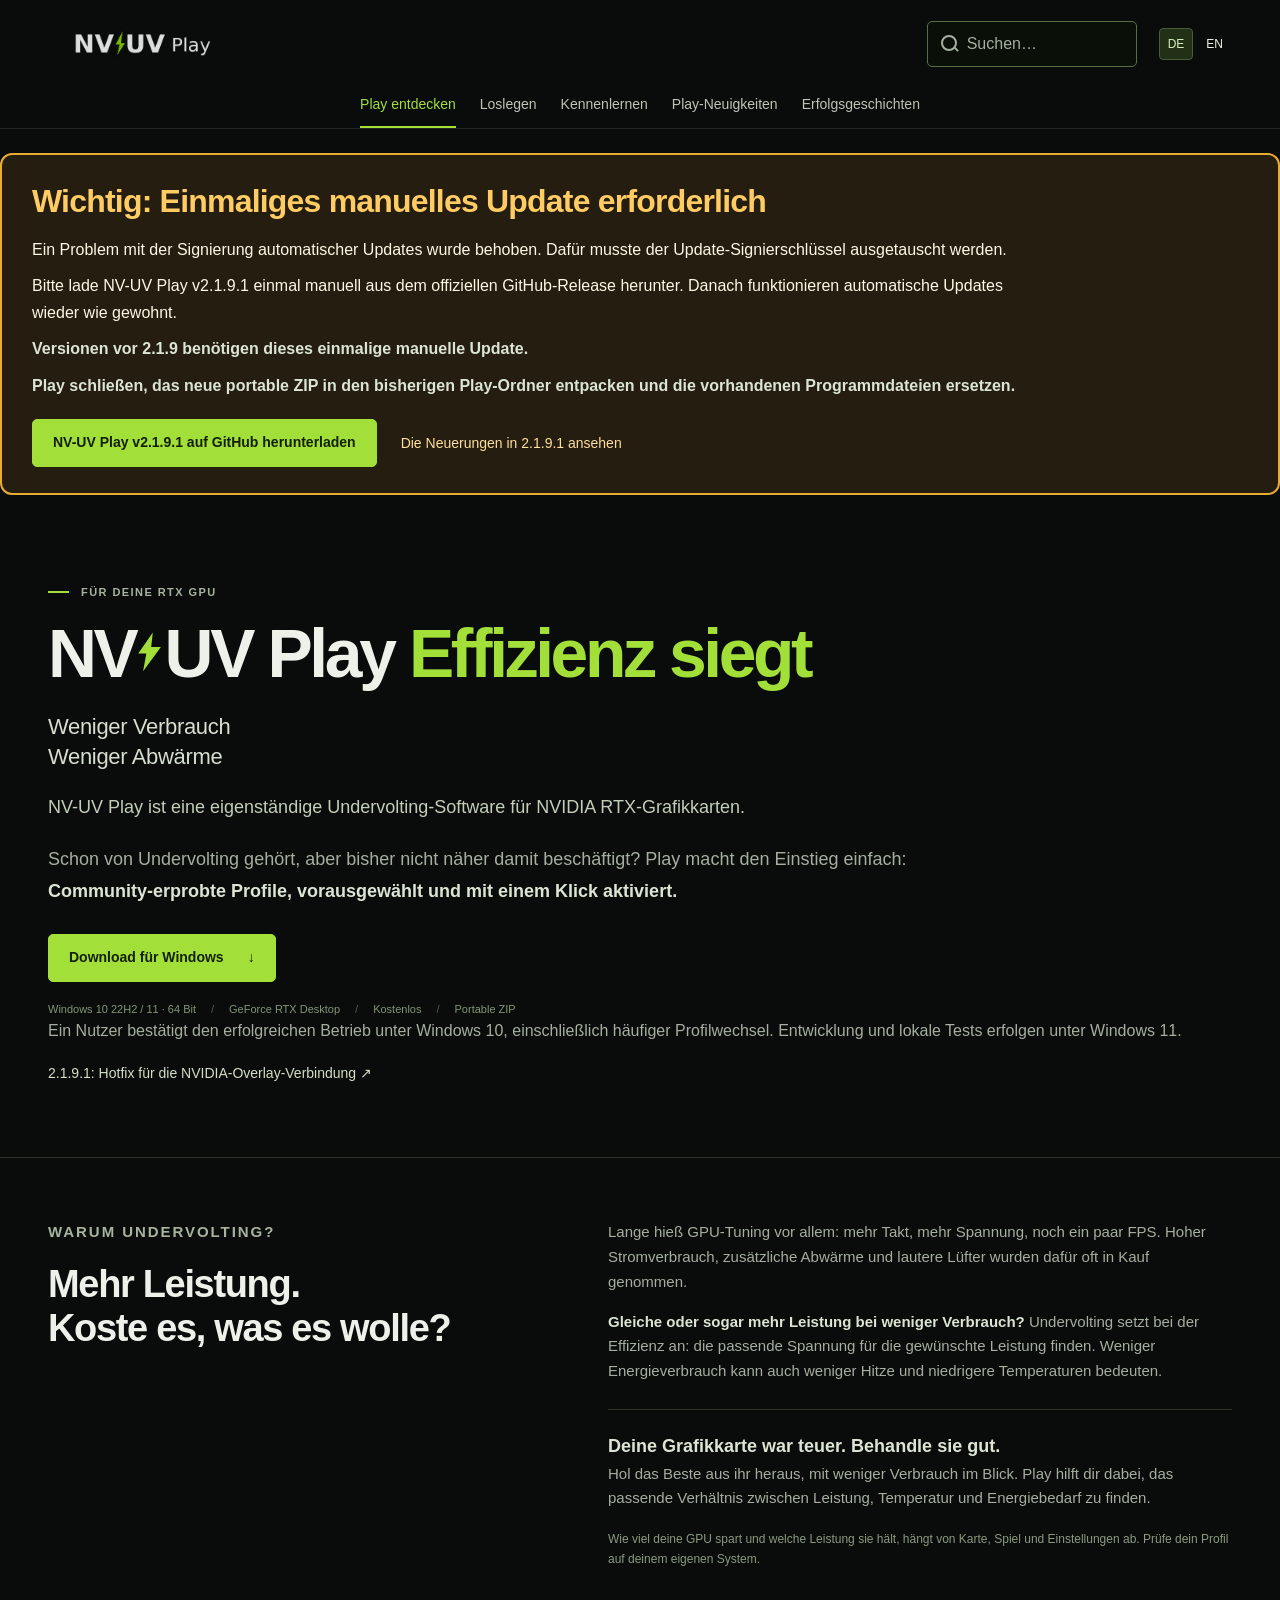
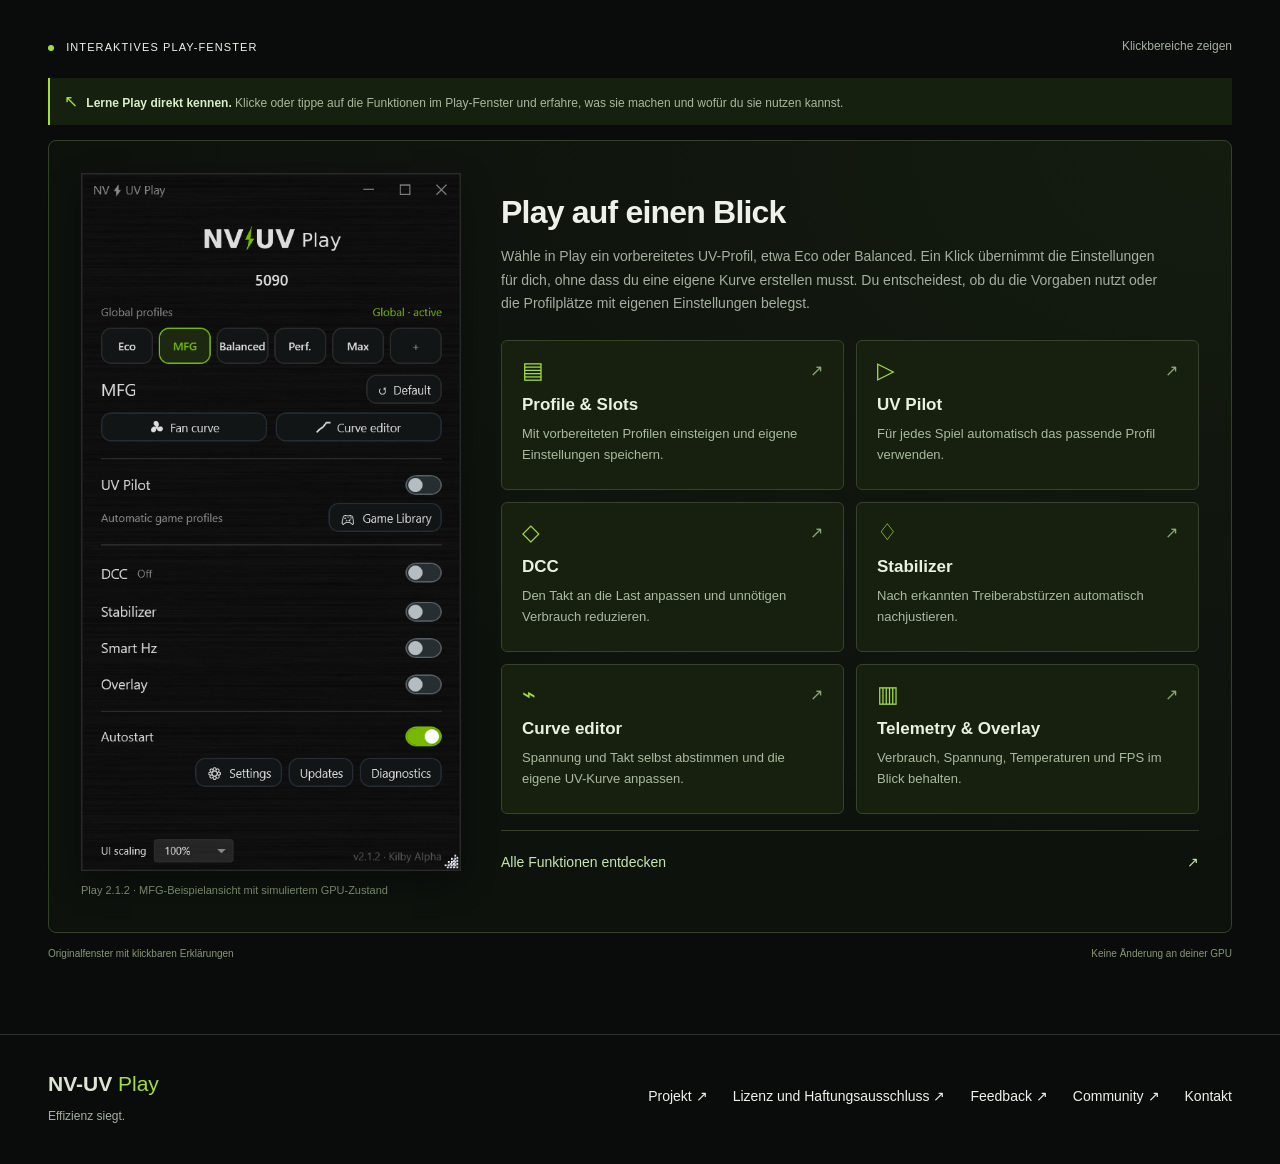
==== index.html @ a9bc8426 "Document Windows 10 22H2 compatibility and user validation" ====
<!doctype html>
<html lang="de">
<head>
  <meta charset="utf-8">
  <meta name="viewport" content="width=device-width, initial-scale=1">
  <meta name="description" content="NV-UV Play: Undervolting für deine RTX GPU. Mit Community-Profilen einsteigen und die Funktionen direkt in den Originalfenstern kennenlernen.">
  <meta name="theme-color" content="#0a0c0b">
  <title>NV-UV Play | Effizienz siegt.</title>
  <link rel="alternate" hreflang="de" href="index.html">
  <link rel="alternate" hreflang="en" href="en.html">
  <link rel="icon" type="image/png" href="assets/wordmark.png">
  <link rel="stylesheet" href="styles.css?v=20261103-hotfix-2191">
  <link rel="stylesheet" href="site-search.css?v=20261022-inline">
  <script src="guide.de.js?v=20261102-overlay-219" defer></script>
  <script src="guide-app.js?v=20261021-search" defer></script>
  <script src="site-navigation.js?v=20261102-news-219" defer></script>
  <script src="site-search.js?v=20261022-inline" defer></script>
</head>
<body data-page="home">
<a class="skip-link" href="#top">Zum Inhalt</a>
<header class="site-header wrap">
  <a class="brand" href="index.html" aria-label="NV-UV Play Startseite"><img src="assets/wordmark.png" width="188" height="56" alt="NV-UV Play"></a>
  <nav aria-label="Hauptnavigation"><a href="index.html" aria-current="page">Play entdecken</a><a href="loslegen.html">Loslegen</a><a href="funktionen.html">Kennenlernen</a><a href="neuigkeiten.html">Play-Neuigkeiten</a><a href="erfolgsgeschichten.html">Erfolgsgeschichten</a></nav>
  <div class="header-actions"><div class="language-switch" aria-label="Sprache"><span lang="de" aria-current="page">DE</span><a href="en.html" lang="en" hreflang="en" aria-label="Switch to English" data-language-switch>EN</a></div></div>
</header>
<main id="top">
  <section class="update-key-notice wrap" aria-labelledby="update-key-title">
    <h2 id="update-key-title">Wichtig: Einmaliges manuelles Update erforderlich</h2>
    <p>Ein Problem mit der Signierung automatischer Updates wurde behoben. Dafür musste der Update-Signierschlüssel ausgetauscht werden.</p>
    <p>Bitte lade NV-UV Play v2.1.9.1 einmal manuell aus dem offiziellen GitHub-Release herunter. Danach funktionieren automatische Updates wieder wie gewohnt.</p>
    <p><strong>Versionen vor 2.1.9 benötigen dieses einmalige manuelle Update.</strong></p>
    <p><strong>Play schließen, das neue portable ZIP in den bisherigen Play-Ordner entpacken und die vorhandenen Programmdateien ersetzen.</strong></p>
    <div class="update-key-actions"><a class="button primary" href="https://github.com/christianp403-spec/NV-UV-Play/releases/tag/v2.1.9.1" target="_blank" rel="noopener noreferrer">NV-UV Play v2.1.9.1 auf GitHub herunterladen</a><a class="text-link" href="neuigkeiten.html#updates-2191">Die Neuerungen in 2.1.9.1 ansehen</a></div>
  </section>
  <section class="hero wrap" aria-labelledby="hero-title">
    <div class="hero-copy">
      <p class="eyebrow"><span class="line"></span> FÜR DEINE RTX GPU</p>
      <h1 id="hero-title" aria-label="NV-UV Play, Effizienz siegt"><span class="hero-product-name">NV<svg class="brand-bolt" viewBox="0 0 18 24" aria-hidden="true" focusable="false"><path d="M11 0 2 13h5L5 24 16 9h-6Z"/></svg>UV Play</span> <span>Effizienz siegt</span></h1>
      <p class="hero-promise">Weniger Verbrauch<br> Weniger Abwärme</p>
      <p class="hero-description">NV-UV Play ist eine eigenständige Undervolting-Software für NVIDIA RTX-Grafikkarten.</p>
      <p class="intro">Schon von Undervolting gehört, aber bisher nicht näher damit beschäftigt? Play macht den Einstieg einfach: <strong>Community-erprobte Profile, vorausgewählt und mit einem Klick aktiviert.</strong></p>
      <div class="hero-actions"><a class="button primary" href="https://github.com/christianp403-spec/NV-UV-Play/releases/tag/v2.1.9.1" target="_blank" rel="noopener noreferrer">Download für Windows <span aria-hidden="true">↓</span></a></div>
      <div class="hero-meta"><span>Windows 10 22H2 / 11 · 64 Bit</span><span>GeForce RTX Desktop</span><span>Kostenlos</span><span>Portable ZIP</span></div>
      <p class="compatibility-note">Ein Nutzer bestätigt den erfolgreichen Betrieb unter Windows 10, einschließlich häufiger Profilwechsel. Entwicklung und lokale Tests erfolgen unter Windows 11.</p>
      <p class="home-update-link"><a class="text-link" href="neuigkeiten.html#updates-2191">2.1.9.1: Hotfix für die NVIDIA-Overlay-Verbindung ↗</a></p>
    </div>
  </section>
  <section class="why-section wrap" id="why" aria-labelledby="why-title">
    <div><p class="eyebrow">WARUM UNDERVOLTING?</p><h2 id="why-title">Mehr Leistung.<br> Koste es, was es wolle?</h2></div>
    <div><p>Lange hieß GPU-Tuning vor allem: mehr Takt, mehr Spannung, noch ein paar FPS. Hoher Stromverbrauch, zusätzliche Abwärme und lautere Lüfter wurden dafür oft in Kauf genommen.</p><p><strong>Gleiche oder sogar mehr Leistung bei weniger Verbrauch?</strong> Undervolting setzt bei der Effizienz an: die passende Spannung für die gewünschte Leistung finden. Weniger Energieverbrauch kann auch weniger Hitze und niedrigere Temperaturen bedeuten.</p><p class="care-copy"><strong>Deine Grafikkarte war teuer. Behandle sie gut.</strong><br>Hol das Beste aus ihr heraus, mit weniger Verbrauch im Blick. Play hilft dir dabei, das passende Verhältnis zwischen Leistung, Temperatur und Energiebedarf zu finden.</p><p class="why-note">Wie viel deine GPU spart und welche Leistung sie hält, hängt von Karte, Spiel und Einstellungen ab. Prüfe dein Profil auf deinem eigenen System.</p></div>
  </section>
  <section class="playground home-playground wrap" id="demo" aria-label="Play interaktiv kennenlernen">
      <div class="stage-caption"><span><span class="live-dot"></span> INTERAKTIVES PLAY-FENSTER</span><button class="quiet" id="show-hotspots" aria-pressed="false">Klickbereiche zeigen</button></div>
      <p class="interaction-hint" id="interaction-hint"><span aria-hidden="true">↖</span> <strong>Lerne Play direkt kennen.</strong> Klicke oder tippe auf die Funktionen im Play-Fenster und erfahre, was sie machen und wofür du sie nutzen kannst.</p>
      <div class="stage-body">
        <figure class="original-main"><div id="main-screen" class="hotspot-image" aria-describedby="interaction-hint"></div><figcaption>Play 2.1.2 · MFG-Beispielansicht mit simuliertem GPU-Zustand</figcaption></figure>
        <aside class="coach" aria-labelledby="explore-title">
          <h2 id="explore-title">Play auf einen Blick</h2>
          <p class="explore-intro">Wähle in Play ein vorbereitetes UV-Profil, etwa Eco oder Balanced. Ein Klick übernimmt die Einstellungen für dich, ohne dass du eine eigene Kurve erstellen musst. Du entscheidest, ob du die Vorgaben nutzt oder die Profilplätze mit eigenen Einstellungen belegst.</p>
          <div class="explore-grid">
            <button class="explore-card" data-open="profiles"><span class="explore-card-top"><span class="explore-icon" aria-hidden="true">▤</span><span class="explore-arrow" aria-hidden="true">↗</span></span><strong>Profile &amp; Slots</strong><span class="explore-description">Mit vorbereiteten Profilen einsteigen und eigene Einstellungen speichern.</span></button>
            <button class="explore-card" data-open="pilot"><span class="explore-card-top"><span class="explore-icon" aria-hidden="true">▷</span><span class="explore-arrow" aria-hidden="true">↗</span></span><strong>UV Pilot</strong><span class="explore-description">Für jedes Spiel automatisch das passende Profil verwenden.</span></button>
            <button class="explore-card" data-open="dcc"><span class="explore-card-top"><span class="explore-icon" aria-hidden="true">◇</span><span class="explore-arrow" aria-hidden="true">↗</span></span><strong>DCC</strong><span class="explore-description">Den Takt an die Last anpassen und unnötigen Verbrauch reduzieren.</span></button>
            <button class="explore-card" data-open="stabilizer"><span class="explore-card-top"><span class="explore-icon" aria-hidden="true">♢</span><span class="explore-arrow" aria-hidden="true">↗</span></span><strong>Stabilizer</strong><span class="explore-description">Nach erkannten Treiberabstürzen automatisch nachjustieren.</span></button>
            <button class="explore-card" data-open="curve"><span class="explore-card-top"><span class="explore-icon" aria-hidden="true">⌁</span><span class="explore-arrow" aria-hidden="true">↗</span></span><strong>Curve editor</strong><span class="explore-description">Spannung und Takt selbst abstimmen und die eigene UV-Kurve anpassen.</span></button>
            <button class="explore-card" data-open="overlay"><span class="explore-card-top"><span class="explore-icon" aria-hidden="true">▥</span><span class="explore-arrow" aria-hidden="true">↗</span></span><strong>Telemetry &amp; Overlay</strong><span class="explore-description">Verbrauch, Spannung, Temperaturen und FPS im Blick behalten.</span></button>
          </div>
          <a class="text-link explore-all" href="funktionen.html">Alle Funktionen entdecken <span aria-hidden="true">↗</span></a>
        </aside>
      </div>
      <div class="stage-foot"><span>Originalfenster mit klickbaren Erklärungen</span><span>Keine Änderung an deiner GPU</span></div>
  </section>
</main>
<footer class="site-footer wrap"><div><strong>NV-UV <span>Play</span></strong><p>Effizienz siegt.</p></div><div class="footer-links"><a href="https://github.com/christianp403-spec/NV-UV-Play" target="_blank" rel="noopener noreferrer">Projekt ↗</a><a href="https://github.com/christianp403-spec/NV-UV-Play/blob/main/LICENSE.txt" target="_blank" rel="noopener noreferrer">Lizenz und Haftungsausschluss ↗</a><a href="https://github.com/christianp403-spec/NV-UV-Play/issues" target="_blank" rel="noopener noreferrer">Feedback ↗</a><a href="https://extreme.pcgameshardware.de/threads/nv-uv-play.674754/" target="_blank" rel="noopener noreferrer">Community ↗</a><button type="button" id="open-contact" aria-haspopup="dialog" aria-controls="contact-dialog">Kontakt</button></div></footer>
<dialog id="contact-dialog" aria-labelledby="contact-title"><div class="dialog-chrome"><h2 id="contact-title">Kontakt</h2><button type="button" id="close-contact" aria-label="Kontaktfenster schließen" autofocus>×</button></div><div class="contact-body"><p>Bei NV-UV Play handelt es sich aktuell um ein privates Projekt.</p><p>by Christian Papaioannou</p><p>Zu erreichen bin ich unter der E-Mail-Adresse:<br><a href="mailto:christian.papaioannou@protonmail.com">christian.papaioannou@protonmail.com</a></p><div class="project-support"><h3>Du möchtest das Projekt unterstützen?</h3><div class="support-links"><a href="https://paypal.me/christianpapaioannou" target="_blank" rel="noopener noreferrer">PayPal ↗</a><a href="https://ko-fi.com/chrispapa" target="_blank" rel="noopener noreferrer">Ko-fi ↗</a></div></div></div></dialog>
<dialog id="feature-dialog" aria-labelledby="dialog-title"><div class="dialog-chrome"><button id="back-dialog" class="quiet" aria-label="Zur vorherigen Funktion" hidden>← Zurück</button><h2 id="dialog-title"></h2><button id="close-dialog" aria-label="Fenster schließen" autofocus>×</button></div><div id="dialog-body"></div></dialog>
<div id="control-tooltip" popover="manual" role="dialog" aria-labelledby="tooltip-title" aria-describedby="tooltip-copy"><button id="close-tooltip" aria-label="Erklärung schließen">×</button><p class="eyebrow">KURZ ERKLÄRT</p><h3 id="tooltip-title"></h3><p id="tooltip-copy"></p><button class="text-link" id="tooltip-more" hidden>Mehr zu dieser Funktion ↗</button></div>
<noscript><p class="noscript">Aktiviere JavaScript für die klickbaren Originalfenster und Funktionskategorien. Texte und Download-Links funktionieren auch ohne JavaScript.</p></noscript>
</body>
</html>
---- styles.css ----
@charset "UTF-8";
:root{color-scheme:dark;--bg:#0a0c0b;--panel:#101510;--line:#2b332b;--text:#edf1e9;--muted:#a5afa0;--accent:#a2df39;--font:"Segoe UI Variable","Segoe UI",Arial,sans-serif}
*{box-sizing:border-box}html{scroll-behavior:smooth;scroll-padding-top:30px}body{margin:0;background:var(--bg);color:var(--text);font-family:var(--font);font-size:16px;line-height:1.65}body.modal-open{overflow:hidden}button,input,select{font:inherit}button,a{-webkit-tap-highlight-color:transparent}button{cursor:pointer;color:inherit}a{color:inherit;text-decoration:none}button:disabled{cursor:default;opacity:.5}:focus-visible{outline:2px solid var(--accent);outline-offset:4px}[hidden]{display:none!important}p,h1,h2,h3{margin-top:0}h1,h2,h3{line-height:1.15}p{color:var(--muted)}strong{font-weight:550;color:#dce5d4}.wrap{max-width:1480px;margin:auto;padding-left:48px;padding-right:48px}.site-header{height:100px;display:flex;align-items:center;justify-content:space-between;border-bottom:1px solid #232923;gap:24px}.brand img{object-fit:contain;display:block}.site-header nav{display:flex;gap:32px;font-size:14px;color:#bdc5b7}.site-header nav a:hover,.footer-links a:hover{color:var(--accent)}.button{display:inline-flex;align-items:center;justify-content:center;gap:24px;border:1px solid #424c3e;background:transparent;padding:13px 20px;border-radius:5px;font-size:14px;font-weight:600;line-height:1.4;transition:background .18s}.button:hover{background:#26321e}.primary{background:var(--accent);border-color:var(--accent);color:#132006}.primary:hover{background:#b5ee55}.small{padding:10px 17px}.text-link{border:0;background:transparent;padding:0;font-size:14px;color:#d2dec6;text-align:left;line-height:1.6}.text-link:hover{color:var(--accent)}.text-link span{margin-left:10px}.eyebrow{font-size:11px;font-weight:600;letter-spacing:.13em;color:#a7b39e;margin-bottom:18px}.line{width:21px;height:2px;background:var(--accent);display:inline-block}.hero{display:grid;grid-template-columns:minmax(300px,.77fr) minmax(0,1.23fr);gap:48px;padding-top:64px;padding-bottom:72px;align-items:center}.hero-copy>.eyebrow{display:flex;align-items:center;gap:12px}h1{font-size:clamp(3.2rem,5.2vw,5rem);letter-spacing:-.05em;font-weight:650;margin-bottom:23px;line-height:1.04}h1 span{color:var(--accent)}.hero-promise{font-size:22px;line-height:1.35;letter-spacing:-.015em;color:#d5decf;margin-bottom:20px}.intro{max-width:430px;font-size:16px;line-height:1.75;margin-bottom:27px}.hero-actions{display:flex;align-items:flex-start;flex-direction:column;gap:18px}.hero-note{font-size:13px;max-width:350px;margin:28px 0 0;color:#98a58d}.hero-meta{display:flex;flex-wrap:wrap;gap:6px 15px;margin-top:26px;color:#839677;font-size:11px}.hero-meta span+span:before{content:"/";margin-right:15px;color:#4e5c45}.playground{min-width:0;scroll-margin-top:25px}.stage-caption{display:flex;justify-content:space-between;align-items:center;font-size:11px;letter-spacing:.1em;gap:15px;padding-bottom:16px}.live-dot{display:inline-block;width:6px;height:6px;border-radius:50%;background:var(--accent);margin-right:8px}.quiet{padding:5px 0;border:0;background:transparent;color:var(--muted);font-size:12px}.quiet:hover,.quiet[aria-pressed=true]{color:var(--accent)}.stage-body{display:grid;grid-template-columns:minmax(230px,355px) minmax(145px,1fr);gap:24px;align-items:center;padding:25px;background-image:linear-gradient(#82936c0b 1px,transparent 1px),linear-gradient(90deg,#82936c0b 1px,transparent 1px);background-size:28px 28px;border:1px solid #293322;border-radius:8px}.original-main{margin:0;min-width:0;max-width:355px}.original-main figcaption{font-size:11px;color:#839577;margin:10px 0 0}.hotspot-image{position:relative;line-height:0;isolation:isolate}.hotspot-image>img{display:block;width:100%;height:auto}.image-hotspot{position:absolute;background:transparent;border:2px solid transparent;border-radius:5px;padding:0;line-height:1;z-index:1}.image-hotspot:hover,.image-hotspot:focus-visible,.image-hotspot[aria-expanded=true]{background:#a2df3915;border-color:var(--accent);outline:0;box-shadow:0 0 0 2px #0007}.show-hotspots .image-hotspot{border-color:#a2df3988;background:#a2df3907}.image-hotspot.feature-highlight{border:1px dashed #a2df3999}.coach h2{font-size:24px;letter-spacing:-.025em;font-weight:550;line-height:1.22;margin-bottom:18px}.coach p:not(.eyebrow){font-size:13px;line-height:1.7}.coach .eyebrow{font-size:9px;margin-bottom:18px}.coach-tip{border-left:2px solid #637a44;padding-left:12px;font-size:12px;color:#a4b298;margin:24px 0}.coach .text-link{font-size:12px}.stage-foot{display:flex;justify-content:space-between;flex-wrap:wrap;gap:6px 15px;padding-top:13px;color:#869879;font-size:10px}.why-section{display:grid;grid-template-columns:1fr 1.3fr;gap:80px;border-top:1px solid var(--line);padding-top:62px;padding-bottom:62px}.why-section h2{font-size:38px;letter-spacing:-.035em;font-weight:550}.why-section p{font-size:15px}.why-section .why-note{font-size:12px;margin-bottom:0;color:#8b9a80}.care-copy{padding:22px 0 4px;border-top:1px solid var(--line);margin-top:25px}.care-copy strong{font-size:18px}.scenarios{border-top:1px solid var(--line);padding-top:55px;padding-bottom:55px}.section-heading{display:flex;justify-content:space-between;align-items:flex-end;gap:30px;margin-bottom:30px}.section-heading h2{font-size:32px;letter-spacing:-.035em;font-weight:550;margin:0}.section-heading>p{font-size:14px;margin:0;max-width:330px}.section-heading .eyebrow{margin-bottom:14px}.scenario-grid{display:grid;grid-template-columns:1fr 1fr;border:1px solid var(--line)}.scenario-card{padding:34px 36px;display:flex;flex-direction:column;background:linear-gradient(130deg,#17200f5c,transparent 80%)}.scenario-card+.scenario-card{border-left:1px solid var(--line)}.feature-label{font:11px ui-monospace,Consolas,monospace;letter-spacing:.1em;color:var(--accent);margin-bottom:23px}.scenario-card h3{font-size:26px;line-height:1.25;font-weight:550;letter-spacing:-.025em;margin-bottom:21px}.scenario-card p{font-size:14px;line-height:1.8;max-width:560px}.scenario-card .text-link{margin-top:auto;padding-top:12px}.section-note{font-size:12px;margin:17px 0 0;max-width:850px;color:#87967c}.guide-section{border-top:1px solid var(--line);padding-top:55px;padding-bottom:70px}.category-tabs{display:flex;flex-wrap:wrap;gap:8px;border-bottom:1px solid var(--line);padding-bottom:15px}.category-tabs button{border:1px solid #34432a;border-radius:5px;padding:10px 18px;background:transparent;color:#aab79e;font-size:14px;min-height:44px}.category-tabs button[aria-selected=true]{background:#27371b;color:#dcf7bf;border-color:#657d48}.category-tabs button:hover{background:#1c2715}.category-description{font-size:14px;margin:22px 0 20px}.feature-grid{display:grid;grid-template-columns:repeat(3,minmax(0,1fr));border-top:1px solid var(--line);border-left:1px solid var(--line)}.feature-grid.four{grid-template-columns:repeat(4,minmax(0,1fr))}.feature-card{display:flex;flex-direction:column;background:transparent;border:0;border-right:1px solid var(--line);border-bottom:1px solid var(--line);text-align:left;padding:25px;min-height:200px}.feature-card:hover{background:#172011}.card-icon{font-size:24px;color:var(--accent);line-height:1;margin-bottom:23px}.feature-card h3{font-size:18px;font-weight:550;margin:0 0 13px;display:flex;justify-content:space-between;gap:12px}.feature-card h3 span{color:#80956e;font-size:16px}.feature-card p{font-size:14px;line-height:1.65;margin:0}.start-section{border-top:1px solid var(--line);padding-top:55px;padding-bottom:60px}.install-steps{display:grid;grid-template-columns:repeat(3,1fr);gap:35px;margin:42px 0}.install-steps article{padding-left:45px;position:relative}.install-steps article>span{position:absolute;left:0;top:0;font:14px ui-monospace,Consolas,monospace;color:var(--accent)}.install-steps h3{font-size:18px;font-weight:550}.install-steps p{font-size:14px;margin-bottom:0}code{font-size:.9em;color:#c9d7bc}.requirements{border:1px solid var(--line);border-radius:6px;padding:26px 30px;background:#11160f}.requirements h3{font-size:18px}.requirements p{font-size:14px;max-width:1050px}.requirements details{border-top:1px solid var(--line);padding-top:14px;margin-top:14px}.requirements summary{font-size:14px;cursor:pointer}.requirements details p{margin:14px 0 0}.site-footer{display:flex;justify-content:space-between;align-items:center;gap:30px;padding-top:32px;padding-bottom:38px;border-top:1px solid var(--line)}.site-footer strong{font-size:21px}.site-footer strong span{color:var(--accent);font-weight:400}.site-footer p{font-size:12px;margin:5px 0 0}.footer-links{display:flex;gap:25px;font-size:14px}.footer-note{text-align:right}.skip-link{position:fixed;top:-80px;left:20px;background:var(--accent);color:#000;padding:10px 20px;z-index:100}.skip-link:focus{top:10px}.noscript{padding:25px;text-align:center;color:#d3d6a7}
/* The guide adds click targets to original images; it never redraws Play. */
dialog{width:min(1240px,calc(100% - 40px));max-height:calc(100dvh - 40px);padding:0;background:#0d110d;color:var(--text);border:1px solid #45543a;border-radius:8px;box-shadow:0 30px 120px #000b;overscroll-behavior:contain}dialog::backdrop{background:#020502cf;backdrop-filter:blur(6px)}.dialog-chrome{display:flex;align-items:center;gap:18px;padding:12px 24px;border-bottom:1px solid var(--line);background:#151b12;position:sticky;top:0;z-index:5}.dialog-chrome h2{font-size:16px;font-weight:550;line-height:1.4;margin:0;flex:1}.dialog-chrome>button:last-child{font-size:27px;background:transparent;border:0;width:34px;height:34px;padding:0;color:#b8c4af;line-height:1}.dialog-chrome>button:last-child:hover{color:white;background:#3a452f}.dialog-chrome .quiet{flex-shrink:0}#dialog-body{padding:28px}.feature-intro{margin-bottom:25px}.feature-intro .eyebrow{margin-bottom:8px}.feature-intro>p:last-child{margin:0;font-size:15px;max-width:900px}.feature-layout{display:grid;grid-template-columns:minmax(0,1fr) 305px;gap:32px;align-items:start}.original-screen{margin:0 auto;max-width:850px;width:100%;min-width:0}.original-screen.portrait{max-width:430px}.original-screen.main{max-width:355px}.original-screen figcaption{font-size:11px;line-height:1.5;color:#8b9c80;margin-top:12px}.image-instruction{font-size:12px;margin:0 0 12px;color:#adbf9f;display:flex;justify-content:space-between;gap:12px}.image-instruction button{font-size:12px}.feature-summary{position:sticky;top:85px}.feature-summary h3{font-size:15px;font-weight:550;color:#d5e7c6;margin:0 0 10px}.feature-summary p{font-size:14px;line-height:1.75;margin:0 0 24px}.feature-summary .notice{font-size:12px;padding:16px;border:1px solid #35442b;border-radius:5px;background:#172010;line-height:1.7}.related-features{display:flex;flex-wrap:wrap;gap:8px;margin-top:20px}.related-features button{padding:7px 10px;font-size:12px;border:1px solid #35482b;background:#182112;border-radius:4px}.related-features button:hover{border-color:#7c9c57}.function-reference{border-top:1px solid var(--line);padding-top:25px;margin-top:30px}.function-reference h3{font-size:21px;font-weight:550;letter-spacing:-.02em}.control-explanations{display:grid;grid-template-columns:1fr 1fr;gap:0 28px;align-items:start}.control-explanations details{border-bottom:1px solid var(--line);padding:14px 0}.control-explanations summary{font-size:14px;cursor:pointer;color:#d3ddca}.control-explanations details p{font-size:14px;line-height:1.7;margin:12px 0 0}.scenario-inline{border-left:2px solid #7ea73f;padding:0 0 0 17px;margin:20px 0 25px;max-width:940px}.scenario-inline h3{font-size:19px;font-weight:550;margin:0 0 12px}.scenario-inline p{font-size:14px;margin:0}.screen-note{padding:14px 17px;border:1px solid var(--line);font-size:12px;line-height:1.6;margin-top:16px;background:#12190f}.screen-note strong{display:block;margin-bottom:4px}
/* Click-open explanations stay in the top layer, including inside the window dialog. */
#control-tooltip{position:fixed;inset:auto;margin:0;width:min(360px,calc(100vw - 24px));max-height:calc(100dvh - 24px);overflow:auto;background:#1a2314;color:var(--text);border:1px solid #79964f;border-radius:7px;padding:22px;box-shadow:0 16px 65px #000b;font:14px/1.65 var(--font)}#control-tooltip::backdrop{background:transparent;pointer-events:none}#control-tooltip .eyebrow{font-size:9px;color:#b4d091;margin:0 30px 9px 0}#tooltip-title{font-size:19px;line-height:1.25;font-weight:550;margin:0 20px 12px 0}#tooltip-copy{font-size:14px;color:#c3d0b8;margin:0}#close-tooltip{position:absolute;right:8px;top:7px;background:transparent;border:0;color:#b9c8ac;font-size:24px;width:32px;height:32px;line-height:1}#close-tooltip:hover{background:#334324;color:white}#tooltip-more{margin-top:18px;color:#ccecac}#control-tooltip:popover-open{display:block}
@media(min-width:1600px){.hero{padding-top:85px;padding-bottom:85px}}
@media(max-width:1200px){.wrap{padding-left:32px;padding-right:32px}.hero{gap:32px;grid-template-columns:minmax(280px,.85fr) minmax(0,1.15fr)}.stage-body{grid-template-columns:minmax(215px,1fr);padding:22px;gap:23px}.original-main{max-width:305px;margin:auto}.coach{border-top:1px solid var(--line);padding-top:20px;display:grid;grid-template-columns:1fr 1fr;gap:0 20px}.coach .eyebrow{grid-column:1/-1;margin-bottom:9px}.coach h2{font-size:22px}.coach p:not(.eyebrow){margin-bottom:0}.coach-tip{display:none}.coach .text-link{grid-column:2;margin-top:12px}.why-section{gap:45px}.feature-grid.four{grid-template-columns:repeat(2,minmax(0,1fr))}.feature-layout{grid-template-columns:minmax(0,1fr) 280px;gap:24px}.stage-foot{font-size:9px}.scenario-card{padding:29px}}
@media(max-width:900px){.hero{grid-template-columns:1fr;gap:40px;padding-top:42px}.hero-copy{max-width:670px}.intro{max-width:590px}.hero h1{font-size:64px}.hero h1 span br{display:none}.hero-promise br{display:none}.hero-promise br:after{content:' '}.hero-actions{flex-direction:row;align-items:center;flex-wrap:wrap;gap:24px}.hero-note{max-width:480px}.stage-body{grid-template-columns:minmax(230px,355px) minmax(160px,1fr);padding:25px;gap:30px}.original-main{max-width:355px}.coach{display:block;border:0;padding:0}.coach .eyebrow{margin-bottom:20px}.coach-tip{display:block}.coach h2{font-size:27px}.coach p:not(.eyebrow){font-size:15px}.stage-foot{font-size:11px}.why-section{gap:25px;grid-template-columns:1fr}.why-section h2{font-size:33px}.why-section h2 br{display:none}.scenario-card h3{font-size:23px}.section-heading{align-items:flex-start;flex-direction:column;gap:18px}.section-heading h2{font-size:29px}.feature-layout{grid-template-columns:minmax(0,1fr) 245px;gap:22px}.feature-grid{grid-template-columns:repeat(2,minmax(0,1fr))}.install-steps{gap:25px}.install-steps article{padding-left:34px}.footer-links{gap:16px}.site-footer{flex-wrap:wrap}.footer-note{text-align:left}.category-tabs button{padding:10px 14px}.feature-card{min-height:190px}.scenario-grid{grid-template-columns:1fr}.scenario-card+.scenario-card{border-left:0;border-top:1px solid var(--line)}}
@media(max-width:680px){.wrap{padding-left:22px;padding-right:22px}.site-header{height:80px;gap:12px}.brand img{width:145px;height:auto}.site-header nav{display:none}.small{padding:9px 13px;font-size:12px}.hero{padding-top:36px;padding-bottom:45px}.hero h1{font-size:52px;line-height:1.07}.hero-promise{font-size:22px}.hero-promise br{display:block}.intro{font-size:15px}.hero-actions{gap:20px}.hero-meta{font-size:10px;gap:6px 12px}.hero-meta span+span:before{margin-right:12px}.stage-caption{font-size:10px;letter-spacing:.06em}.quiet{font-size:11px}.stage-body{grid-template-columns:1fr;padding:18px;gap:22px}.original-main{max-width:355px;width:100%}.coach{padding:20px 0 0;border-top:1px solid var(--line)}.coach h2{font-size:24px;margin-bottom:12px}.coach h2 br{display:none}.coach .eyebrow{margin-bottom:12px}.coach p:not(.eyebrow){font-size:14px}.coach-tip{margin:18px 0}.stage-foot{font-size:10px}.why-section,.scenarios,.guide-section,.start-section{padding-top:38px;padding-bottom:38px}.why-section h2{font-size:29px}.scenario-card{padding:25px 23px}.scenario-card h3{font-size:23px}.scenario-card p{font-size:14px}.section-heading h2{font-size:27px}.category-tabs{gap:8px;display:grid;grid-template-columns:1fr 1fr}.category-tabs button{font-size:12px;padding:10px 9px}.category-description{min-height:46px;font-size:13px}.feature-grid,.feature-grid.four{grid-template-columns:1fr}.feature-card{padding:23px;min-height:0}.card-icon{font-size:21px;margin-bottom:18px}.feature-card h3{font-size:18px}.install-steps{grid-template-columns:1fr;gap:25px;margin:30px 0}.install-steps article{padding-left:42px}.requirements{padding:23px}.site-footer{gap:22px}.footer-links{flex-wrap:wrap}dialog{width:calc(100% - 16px);max-height:calc(100dvh - 16px)}.dialog-chrome{padding:10px 14px;gap:12px}.dialog-chrome h2{font-size:14px}.dialog-chrome .quiet{font-size:11px}#dialog-body{padding:20px 16px}.feature-layout{grid-template-columns:1fr;gap:26px}.feature-summary{position:static}.original-screen.portrait{max-width:385px}.original-screen.main{max-width:355px}.feature-summary h3{font-size:16px}.feature-summary p{margin-bottom:21px}.control-explanations{grid-template-columns:1fr}.image-instruction{font-size:11px}.image-instruction button{font-size:11px}.feature-intro>p:last-child{font-size:14px}.scenario-inline h3{font-size:18px}.scenario-inline p{font-size:13px}#control-tooltip{padding:20px}.function-reference{margin-top:25px}.hotspot-image.wide{min-width:610px}.image-scroll{overflow-x:auto;padding:2px 0 9px}.image-scroll:focus-visible{outline-offset:1px}}
@media(prefers-reduced-motion:reduce){html{scroll-behavior:auto}*,*:before,*:after{transition:none!important;animation:none!important}}
.original-screen.dcc{max-width:760px}.hero-promise br::after{content:" "}
@media(max-width:680px){.hotspot-image.dcc{min-width:610px}.image-scroll{max-width:100%}.original-screen.dcc{overflow:hidden}}
.feature-layout>div{min-width:0}.scroll-hint{display:none}
@media(max-width:680px){.feature-layout{grid-template-columns:minmax(0,1fr)}.scroll-hint{display:block;font-size:11px;color:#9eaf90;margin:0 0 8px}.image-scroll{border:1px solid #293322;border-radius:3px}}
/* A familiar forum question introduces the community workflow before DCC and Stabilizer. */
.community-scenario{grid-column:1/-1;display:grid;grid-template-columns:minmax(0,.9fr) minmax(0,1.1fr);gap:50px;border-bottom:1px solid var(--line)}.community-scenario .feature-label{display:block}.community-scenario+.scenario-card{border-left:0}.community-scenario h3{font-size:29px}.forum-questions{list-style:none;margin:20px 0 0;padding:0}.forum-questions li{position:relative;padding:0 0 14px 21px;font-size:14px;line-height:1.65;color:#d1dcc7}.forum-questions li:before{content:'?';position:absolute;left:0;top:0;color:var(--accent);font-family:ui-monospace,Consolas,monospace}.community-answer{padding-top:34px}.community-scenario p{max-width:none}.community-steps{display:grid;grid-template-columns:repeat(3,minmax(0,1fr));list-style:none;margin:23px 0;padding:18px 0;border-top:1px solid var(--line);border-bottom:1px solid var(--line);gap:18px}.community-steps li{font-size:12px;color:#d0dcc5;line-height:1.6}.community-steps span{display:block;color:var(--accent);font:11px ui-monospace,Consolas,monospace;margin-bottom:8px}.community-scenario .community-note{font-size:12px;color:#8fa180;line-height:1.7;margin-bottom:18px}.community-answer .text-link{padding-top:0}
@media(max-width:900px){.community-scenario{grid-template-columns:1fr;gap:12px;border-bottom:0}.community-answer{padding-top:0}.community-scenario h3{font-size:26px}.forum-questions{margin-bottom:3px}}
@media(max-width:680px){.community-scenario h3{font-size:23px}.community-steps{grid-template-columns:1fr;gap:12px;padding:17px 0}.community-steps li{display:flex;gap:12px;align-items:center}.community-steps span{margin:0}}
.scenario-grid>.scenario-card:nth-child(even){border-left:0}.scenario-grid>.scenario-card:nth-child(n+4){border-top:1px solid var(--line)}.scenario-links{display:flex;flex-wrap:wrap;gap:12px 22px;margin-top:auto;padding-top:14px}.scenario-card .scenario-links .text-link{margin:0;padding:0;font-size:13px}
.telemetry-metrics{margin:0 0 22px;border-top:1px solid var(--line)}
.telemetry-metrics>div{padding:11px 0;border-bottom:1px solid var(--line)}
.telemetry-metrics dt{color:#dce5d4;font-size:13px;font-weight:600}
.telemetry-metrics dd{margin:3px 0 0;color:var(--muted);font-size:13px;line-height:1.65}
/* Questions follow the reader from getting started to advanced tuning. */
.scenario-group+.scenario-group{margin-top:38px}
.scenario-group-title{font-size:19px;line-height:1.35;font-weight:550;color:#bdcdae;margin:0 0 17px}
.scenario-group .scenario-grid{grid-template-columns:minmax(0,1fr)}
.scenario-group .scenario-card{display:grid;grid-template-columns:minmax(0,.9fr) minmax(0,1.1fr);gap:50px;border:0}
.scenario-group .scenario-card+.scenario-card{border-left:0;border-top:1px solid var(--line)}
.scenario-question .feature-label{display:block}
.scenario-question h4{font-size:26px;line-height:1.25;letter-spacing:-.025em;font-weight:550;margin:0 0 21px}
.scenario-question .forum-questions{margin-bottom:0}
.scenario-answer{min-width:0}
.scenario-answer p{max-width:none}
.scenario-answer>.text-link{margin-top:0;padding-top:10px}
.scenario-answer .community-note{font-size:12px;color:#8fa180;line-height:1.7}
@media(max-width:900px){.scenario-group .scenario-card{grid-template-columns:minmax(0,1fr);gap:10px}.scenario-question h4{font-size:24px;margin-bottom:10px}}
@media(max-width:680px){.scenario-group+.scenario-group{margin-top:28px}.scenario-group-title{font-size:18px}.scenario-question h4{font-size:23px}}
.header-actions{display:flex;align-items:center;gap:22px}
.language-switch{display:flex;align-items:center;gap:4px;font-size:12px;line-height:1;white-space:nowrap}
.language-switch a,.language-switch span{padding:9px 8px;border:1px solid transparent;border-radius:4px}
.language-switch [aria-current="page"]{color:#d4edbd;background:#233018;border-color:#485c35}
.language-switch a:hover{color:var(--accent)}
@media(max-width:680px){.header-actions{gap:8px}.language-switch{font-size:11px}.language-switch a,.language-switch span{padding:8px 5px}}

/* Separate pages share navigation and retain the original interactive captures. */
.site-footer{flex-wrap:wrap}
.footer-links{align-items:center}
.footer-links button{border:0;background:transparent;padding:0;min-height:44px;font:inherit;color:inherit}
.footer-links button:hover{color:var(--accent)}
body.contact-open{overflow:hidden}
#contact-dialog{width:min(520px,calc(100% - 32px));max-height:calc(100dvh - 32px)}
#contact-dialog .dialog-chrome>button{width:44px;height:44px}
.contact-body{padding:24px}
.contact-body p{font-size:14px;line-height:1.7;margin:0 0 16px}
.contact-body a{overflow-wrap:anywhere;text-decoration:underline;text-underline-offset:3px}
.contact-body a:hover{color:var(--accent)}
.project-support{border-top:1px solid var(--line);padding-top:20px;margin-top:24px}
.project-support h3{font-size:16px;font-weight:550;line-height:1.5;margin:0 0 4px}
.support-links{display:flex;flex-wrap:wrap;gap:6px 22px;font-size:14px}
.support-links a{display:inline-flex;align-items:center;min-height:44px;text-decoration:underline;text-underline-offset:3px}
.support-links a:hover{color:var(--accent)}
.site-header nav a{min-height:44px;display:flex;align-items:center;border-bottom:2px solid transparent}
.site-header nav a[aria-current="page"]{color:var(--accent);border-color:var(--accent)}
.section-nav{display:flex;flex-wrap:wrap;gap:8px 26px;padding-top:26px;font-size:13px}
.section-nav a{min-height:44px;display:flex;align-items:center;color:var(--muted)}
.section-nav a:hover{color:var(--accent)}
body[data-page="features"] .guide-section,body[data-page="start"] .start-section{border-top:0}
.section-heading h1{font-size:clamp(2rem,4vw,3.4rem);font-weight:550;letter-spacing:-.035em;line-height:1.12;margin:0;max-width:800px}
.interaction-hint{font-size:12px;line-height:1.6;color:#a9b89d;margin:0 0 15px;padding:10px 14px;border-left:2px solid var(--accent);background:#15200e}
.interaction-hint>span{color:var(--accent);font-size:17px;margin-right:5px}
.interaction-hint strong{color:#d8edc8}
@media(max-width:680px){
  .site-header{height:auto;display:flex;flex-wrap:wrap;padding-top:15px;padding-bottom:0;gap:10px}
  .site-header .brand img{width:128px}
  .header-actions{margin-left:auto;gap:8px}
  .site-header nav{order:3;display:grid;grid-template-columns:repeat(3,minmax(0,1fr));flex-basis:100%;gap:0;font-size:13px}
  .site-header nav a{justify-content:center;text-align:center;min-height:48px}
  .language-switch a,.language-switch span{display:flex;align-items:center;min-height:44px}
  .header-actions .button{min-height:44px}
  .hero h1{font-size:clamp(2.55rem,11.5vw,3.25rem)}
  .stage-caption{align-items:flex-start;flex-direction:column;gap:4px;padding-bottom:7px}
  .stage-caption .quiet{min-height:44px;font-size:12px}
  .interaction-hint{font-size:13px;margin-bottom:16px}
  .interaction-hint strong{display:inline}
  .stage-body{padding:12px}
  .stage-foot{font-size:11px}
  .section-nav{gap:4px 20px;padding-top:18px}
  .section-heading h1{font-size:32px}
  .category-tabs button{min-height:48px}
  .scenario-links .text-link,.coach .text-link{min-height:44px;display:inline-flex;align-items:center}
  #close-tooltip,.dialog-chrome>button:last-child{width:44px;height:44px}
  #control-tooltip .eyebrow,#tooltip-title{padding-right:16px}
  .requirements summary{min-height:44px;padding-bottom:8px}
  .why-section h2{font-size:30px}
  .community-steps{gap:12px}
}
@media(max-width:360px){
  .wrap{padding-left:16px;padding-right:16px}
  .site-header .brand img{width:105px}
  .header-actions{gap:4px}.header-actions .button{padding:9px;gap:7px}
  .language-switch a,.language-switch span{padding-left:4px;padding-right:4px}
}

/* Full-width introduction with Windows download and the original window below. */
body[data-page="home"] .hero{grid-template-columns:minmax(0,1fr);gap:48px;align-items:start}
.home-playground{padding-bottom:72px}
@media(max-width:680px){.home-playground{padding-bottom:45px}}
body[data-page="home"] .hero-copy{max-width:none}
body[data-page="home"] .hero h1{font-size:clamp(2.6rem,5.3vw,4.75rem);max-width:none;text-wrap:balance}
body[data-page="home"] .hero h1 span{display:inline-block}
body[data-page="home"] .intro{max-width:920px;font-size:18px}
body[data-page="home"] .hero-actions{flex-direction:row;align-items:center;flex-wrap:wrap;gap:18px 28px}
body[data-page="home"] .hero-note{max-width:900px;margin-top:22px}
body[data-page="home"] .hero-meta{margin-top:18px}
body[data-page="home"] .stage-body{grid-template-columns:minmax(0,420px) minmax(0,1fr);gap:clamp(28px,5vw,80px);padding:36px}
body[data-page="home"] .original-main{max-width:420px;width:100%;margin:0}
body[data-page="home"] .coach{display:block;border:0;padding:0;max-width:520px}
body[data-page="home"] .coach h2{font-size:32px}
body[data-page="home"] .coach p:not(.eyebrow){font-size:16px}
body[data-page="home"] .coach-tip{display:block;font-size:14px}
body[data-page="home"] .coach .text-link{font-size:14px}
@media(max-width:800px){
  body[data-page="home"] .stage-body{grid-template-columns:minmax(0,355px) minmax(0,1fr);gap:25px;padding:24px}
  body[data-page="home"] .coach h2{font-size:25px}
  body[data-page="home"] .coach p:not(.eyebrow){font-size:14px}
}
@media(max-width:680px){
  body[data-page="home"] .hero{gap:32px}
  body[data-page="home"] .hero h1{font-size:clamp(2.45rem,10.8vw,3.25rem)}
  body[data-page="home"] .intro{font-size:15px}
  body[data-page="home"] .stage-body{grid-template-columns:minmax(0,1fr);padding:12px;gap:22px}
  body[data-page="home"] .original-main{max-width:355px;margin:auto}
  body[data-page="home"] .coach{padding:20px 6px 8px;border-top:1px solid var(--line)}
}

.hero-description{max-width:920px;font-size:18px;line-height:1.7;color:#c2ceba;margin:0 0 22px}
body[data-page="home"] .hero h1 .hero-product-name{color:var(--text);white-space:nowrap}
.brand-bolt{display:inline-block;width:.43em;height:.85em;vertical-align:-.06em;fill:var(--accent)}
@media(max-width:680px){.hero-description{font-size:15px}}

/* Give the space beside the original window useful, directly selectable topics. */
body[data-page="home"] .stage-body{grid-template-columns:minmax(0,380px) minmax(0,1fr);gap:40px;padding:32px;align-items:center;background:#0d120d;background-image:radial-gradient(ellipse at 100% 0%,#7dac2b0f,transparent 65%);border-color:#34422b}
body[data-page="home"] .original-main{max-width:380px}
body[data-page="home"] .original-main .hotspot-image{box-shadow:0 12px 32px #0005}
body[data-page="home"] .coach{max-width:none;padding:0}
body[data-page="home"] .coach>.eyebrow{font-size:10px;color:#a5c984;margin-bottom:12px}
body[data-page="home"] .coach h2{font-size:clamp(1.65rem,2.5vw,2.25rem);max-width:650px;margin-bottom:14px;line-height:1.15}
body[data-page="home"] .coach p.explore-intro{font-size:14px;line-height:1.7;max-width:670px;margin:0 0 24px}
.explore-grid{display:grid;grid-template-columns:repeat(2,minmax(0,1fr));gap:12px}
.explore-card{display:flex;flex-direction:column;align-items:stretch;text-align:left;min-width:0;min-height:150px;padding:18px 20px;border:1px solid #35432d;border-radius:6px;background:#17200f;transition:background .15s,border-color .15s}
.explore-card:hover{background:#213017;border-color:#7ba34d}
.explore-card:focus-visible{outline:2px solid var(--accent);outline-offset:3px}
.explore-card-top{display:flex;align-items:center;justify-content:space-between;margin-bottom:12px;line-height:1}
.explore-icon{font-size:23px;color:var(--accent)}
.explore-arrow{color:#8ca677;font-size:16px}
.explore-card strong{font-size:17px;line-height:1.3;color:#e8f0e1;font-weight:550;margin-bottom:8px}
.explore-description{font-size:13px;line-height:1.6;color:#aab99f}
body[data-page="home"] .coach .explore-all{display:flex;justify-content:space-between;align-items:center;min-height:48px;padding:15px 0 0;margin-top:16px;border-top:1px solid #34422b;color:#c7e5ae}
@media(max-width:1100px) and (min-width:961px){
  body[data-page="home"] .stage-body{grid-template-columns:minmax(0,330px) minmax(0,1fr);padding:26px;gap:26px}
  .explore-card{padding:15px;min-height:142px}
}
@media(max-width:960px){
  body[data-page="home"] .stage-body{grid-template-columns:minmax(0,1fr);gap:30px}
  body[data-page="home"] .original-main{max-width:355px;margin:auto}
  body[data-page="home"] .coach{border-top:1px solid #34422b;padding-top:26px}
  body[data-page="home"] .coach h2{font-size:30px}
}
@media(max-width:680px){
  body[data-page="home"] .stage-body{padding:16px;gap:24px}
  body[data-page="home"] .coach h2{font-size:27px}
  body[data-page="home"] .coach p.explore-intro{font-size:14px;margin-bottom:20px}
}
@media(max-width:520px){
  .explore-grid{grid-template-columns:minmax(0,1fr);gap:10px}
  .explore-card{display:grid;grid-template-columns:26px minmax(0,1fr) 16px;gap:5px 12px;min-height:92px;padding:16px}
  .explore-card-top{display:contents}
  .explore-icon{grid-column:1;grid-row:1 / span 2;align-self:center}
  .explore-arrow{grid-column:3;grid-row:1 / span 2;align-self:center}
  .explore-card strong{grid-column:2;grid-row:1;margin:0;font-size:16px}
  .explore-description{grid-column:2;grid-row:2;font-size:12px}
}

.curve-examples{display:flex;flex-wrap:wrap;gap:8px;margin-bottom:14px}.curve-examples button{border:1px solid var(--line);border-radius:8px;padding:9px 12px}.curve-examples button[aria-pressed="true"]{color:#8dce13;border-color:#8dce13;background:#172109}

/* Upcoming features and community stories. */
.update-preview{margin:32px 0 40px;padding:28px;border:1px solid #40502f;border-radius:12px;background:#10180d}.update-preview .eyebrow{color:var(--accent);margin-bottom:10px}.update-preview h2{font-size:28px;letter-spacing:-.025em;margin-bottom:12px}.update-preview>p{font-size:14px}.update-grid{display:grid;grid-template-columns:repeat(3,minmax(0,1fr));gap:12px;margin-top:22px}.update-grid button{display:block;text-align:left;background:#0c100a;border:1px solid var(--line);border-radius:8px;padding:18px}.update-grid button:hover{border-color:var(--accent)}.update-grid strong{display:block;font-size:15px;margin-bottom:9px}.update-grid strong span{color:var(--accent)}.update-grid button>span{display:block;font-size:13px;color:var(--muted);line-height:1.6}
.stories-section{padding-top:64px;padding-bottom:80px}.stories-intro{max-width:680px;font-size:19px}.story-draft-note{font-size:13px;border-left:2px solid var(--accent);padding:8px 16px;max-width:720px}.story-collage{display:grid;grid-template-columns:1.15fr 1fr;gap:20px;margin:36px 0 25px}.story-placeholder{margin:0;padding:30px;border:1px dashed #3b4734;border-radius:12px;min-height:180px;background:#101510;display:flex;flex-direction:column;justify-content:center}.story-placeholder:first-child{grid-row:span 2}.story-number{font:20px ui-monospace,Consolas,monospace;color:var(--accent);margin-bottom:28px}.story-placeholder figcaption{font-size:20px;color:#dce5d4}.story-placeholder p{font-size:13px;margin:10px 0 0}
@media(max-width:1000px){.site-header nav{gap:16px}.update-grid{grid-template-columns:repeat(2,minmax(0,1fr))}}
@media(max-width:680px){.update-preview{padding:18px}.update-grid,.story-collage{grid-template-columns:minmax(0,1fr)}.story-placeholder:first-child{grid-row:auto}.stories-section{padding-top:38px}.story-placeholder{min-height:170px}.site-header nav{flex-wrap:wrap;grid-template-columns:repeat(2,minmax(0,1fr));gap:0 12px}}

.stories-section h1{max-width:1000px;font-size:clamp(36px,5.2vw,68px);line-height:1.06;letter-spacing:-.055em;margin:22px 0 25px;text-wrap:balance}
.stories-intro{max-width:690px;line-height:1.7;margin:0}.stories-source-note{max-width:800px;font-size:12px;line-height:1.7;color:var(--muted);margin:28px 0 14px}
.story-collage{grid-template-columns:repeat(6,minmax(0,1fr));align-items:start;gap:20px;margin-top:42px}
.story-card{grid-column:span 2;min-width:0;padding:24px;border:1px solid #34412c;border-radius:12px;background:#10170e;overflow:hidden}
.story-cyberpunk,.story-dcc{grid-column:span 3;background:linear-gradient(140deg,#1c2912,#10170e 75%)}
.story-card .eyebrow{font-size:10px;letter-spacing:.13em;margin:0 0 14px;color:#adc293}.story-card h2{font-size:23px;line-height:1.2;letter-spacing:-.035em;margin:0 0 20px;text-wrap:balance}
.story-metric{font-size:clamp(30px,3.5vw,47px);font-weight:650;letter-spacing:-.045em;color:var(--accent);line-height:1.1;margin:0 0 9px}.story-metric span{font-weight:350;color:#80986c}.story-metric small{font-size:.53em;letter-spacing:-.02em}
.story-metric-note{font-size:12px;line-height:1.5;color:#a9bb97;margin:0 0 20px}.story-summary{font-size:14px;line-height:1.75;color:#cbd6c2;margin:0 0 24px}
.story-evidence{display:grid;gap:12px}.story-image-button{display:block;padding:0;width:100%;min-width:0;overflow:hidden;text-align:left;border:1px solid #425039;border-radius:6px;background:#161b14;cursor:zoom-in;transition:border-color .15s,transform .15s}
.story-image-button:hover{border-color:var(--accent);transform:translateY(-2px)}.story-image-button:focus-visible{outline:2px solid var(--accent);outline-offset:4px}
.story-image-crop{display:block;aspect-ratio:3.7;overflow:hidden;background:#101010}.story-image-crop img{width:100%;height:100%;object-fit:cover;display:block}.community-dcc-results{aspect-ratio:12}.community-dcc-thanks{aspect-ratio:27}.community-recommendation{aspect-ratio:6.8}.community-rtx5090{aspect-ratio:7.3}.community-standalone{aspect-ratio:2.5}.community-standalone img{object-position:top}
.story-image-caption{display:block;padding:10px 12px;font-size:11px;color:#a5b791}.story-context{font-size:11px;line-height:1.6;color:#9fac94;margin:15px 0 0}
body.story-image-open{overflow:hidden}#story-image-dialog{padding:0;width:min(1500px,95vw);max-width:95vw;max-height:94vh;border:1px solid #425039;border-radius:10px;background:#0c110b;color:var(--text)}#story-image-dialog::backdrop{background:#000c}
#story-image-dialog .dialog-chrome{display:flex;align-items:center;justify-content:space-between;gap:16px;padding:12px 18px;border-bottom:1px solid #34412c}#story-image-dialog h2{font-size:16px;margin:0}#close-story-image{width:44px;height:44px;font-size:25px;border:1px solid #425039;border-radius:6px}
.story-image-view{padding:14px;overflow:auto;max-height:calc(94vh - 82px)}.story-image-view img{display:block;width:100%;height:auto}.story-image-view p{font-size:12px;margin:12px 0 0;color:var(--muted)}
@media(max-width:960px){.story-collage{grid-template-columns:repeat(2,minmax(0,1fr))}.story-card,.story-cyberpunk,.story-dcc{grid-column:auto}.story-standalone{grid-column:span 2}.story-standalone .story-image-crop{aspect-ratio:4}}
@media(max-width:680px){.story-collage{grid-template-columns:minmax(0,1fr);gap:16px;margin-top:28px}.story-card,.story-standalone{grid-column:auto;padding:20px}.stories-intro{font-size:16px}.story-card h2{font-size:24px}.story-metric{font-size:39px}.story-standalone .story-image-crop{aspect-ratio:2.5}}

/* Keep the combined license link usable at intermediate viewport widths. */
.footer-links{flex-wrap:wrap}

.update-preview>.notice{margin-top:18px}

/* Curve workflow, Play v2.0.15 */
.curve-workflow{display:grid;grid-template-columns:repeat(2,minmax(0,1fr));gap:24px 32px;margin-top:28px}.curve-workflow section{min-width:0}.curve-workflow h3{font-size:18px;line-height:1.4;margin:0 0 12px;color:var(--text)}.curve-workflow p{font-size:14px;line-height:1.75;margin:0 0 12px}.curve-workflow p:last-child{margin-bottom:0}.update-grid button>span strong{display:inline;font-size:inherit;margin:0}.update-grid button,.curve-workflow{overflow-wrap:break-word}@media(max-width:680px){.curve-workflow{grid-template-columns:minmax(0,1fr);gap:24px}}

/* Keep the expanded navigation readable on tablets. */
@media(min-width:681px) and (max-width:1100px){.site-header{height:auto;min-height:100px;flex-wrap:wrap;padding-top:16px;padding-bottom:0}.site-header nav{order:3;flex-basis:100%;justify-content:center;flex-wrap:wrap;gap:8px 24px}.header-actions{margin-left:auto}}

/* Current release examples use complete product captures. */
.release-examples{display:grid;grid-template-columns:repeat(2,minmax(0,1fr));gap:28px 32px;margin-top:30px}
.release-examples section{min-width:0}.release-examples h3{font-size:19px;line-height:1.4;margin:0 0 12px}.release-examples p{font-size:14px;line-height:1.75;margin:0 0 16px}
.release-examples figure{margin:18px 0 24px}.release-examples img{display:block;max-width:100%;height:auto;border-radius:8px;border:1px solid var(--line)}
.release-examples figure>a{display:block;width:fit-content;max-width:100%}.release-examples figcaption{font-size:12px;line-height:1.6;color:var(--muted);margin-top:10px}
#updates-216 .release-examples{margin-bottom:24px}
.release-examples .api-example{max-width:360px}.release-examples .overlay-example{max-width:540px}
@media(max-width:800px){.release-examples{grid-template-columns:minmax(0,1fr);gap:20px}}

/* Older release posts remain available behind their version headings. */
.news-archive{margin-top:24px;border:1px solid var(--line);border-radius:8px;background:var(--panel)}
.news-archive>summary{cursor:pointer;padding:18px 24px;font-size:18px;font-weight:600;color:var(--text)}
.news-archive>summary::marker{color:var(--accent)}
.news-archive[open]>summary{border-bottom:1px solid var(--line)}
.news-archive>.update-preview{margin:0;padding:24px;border:0;background:transparent}
@media(max-width:600px){.news-archive>summary,.news-archive>.update-preview{padding:18px}}

/* Version-specific feature descriptions and original product captures. */
:is(#updates-213,#updates-214,#updates-216,#updates-217,#updates-218,#updates-219,#updates-2191){background:#101510;overflow-wrap:break-word}
:is(#updates-213,#updates-214,#updates-216,#updates-217,#updates-218,#updates-219,#updates-2191) .release-intro{font-size:18px;max-width:820px;line-height:1.7}
.release-availability{padding:12px 16px;border-left:3px solid var(--accent);background:#a2df3908}
.release-availability a{text-decoration:underline;text-underline-offset:3px}
.release-topics{display:flex;flex-wrap:wrap;gap:8px 24px;border-bottom:1px solid var(--line);padding:6px 0 18px;margin:24px 0 30px;font-size:13px}
.release-topics a{display:flex;align-items:center;min-height:44px;color:#d4dfcb}
.release-topics a:hover{color:var(--accent)}
.release-feature-lead{display:grid;grid-template-columns:minmax(0,1fr) 344px;gap:36px;align-items:center}
.release-feature-lead h3,.release-feature-section h3{font-size:22px;line-height:1.35;letter-spacing:-.015em;margin:0 0 16px}
.release-feature-lead p,.release-feature-section p,.release-steps{font-size:15px;line-height:1.8}
.release-steps{padding-left:22px;color:var(--muted)}
.release-steps li{padding-left:4px;margin-bottom:10px}
.release-feature-section{padding-top:30px;margin-top:30px;border-top:1px solid var(--line)}
:is(#updates-213,#updates-214,#updates-215,#updates-216,#updates-217,#updates-218,#updates-219,#updates-2191) figure{margin:0}
:is(#updates-213,#updates-214,#updates-215,#updates-216,#updates-217,#updates-218,#updates-219,#updates-2191) figure a{display:block;width:fit-content;max-width:100%}
:is(#updates-213,#updates-214,#updates-215,#updates-216,#updates-217,#updates-218,#updates-219,#updates-2191) figure img{display:block;width:100%;height:auto;border:1px solid var(--line);border-radius:8px}
:is(#updates-213,#updates-214,#updates-215,#updates-216,#updates-217,#updates-218,#updates-219,#updates-2191) figcaption{font-size:12px;line-height:1.65;color:var(--muted);margin-top:10px}
:is(#updates-213,#updates-214,#updates-215,#updates-216,#updates-217,#updates-218,#updates-219,#updates-2191) .release-wide-image{max-width:1000px;margin:24px auto}
.release-credit{padding:22px;margin-top:24px;border:1px solid #40502f;border-radius:8px;background:#151d11}
:is(#updates-214,#updates-216,#updates-217,#updates-218,#updates-219,#updates-2191)>.release-topics+.release-feature-section{border-top:0;margin-top:0;padding-top:0}
.release-credit p:last-child{display:flex;gap:10px 24px;flex-wrap:wrap;margin-bottom:0}
.home-update-link{margin:18px 0 0;font-size:14px;color:var(--muted)}
.release-dev-image{width:344px;max-width:100%}
.release-status-grid{display:grid;grid-template-columns:repeat(2,minmax(0,1fr));gap:22px 30px;margin:22px 0 0}
.release-status-grid div{border-left:2px solid #435438;padding-left:18px;min-width:0}
.release-status-grid dt{font-size:16px;color:var(--accent);font-weight:600;margin-bottom:7px}
.release-status-grid dd{font-size:14px;line-height:1.8;color:var(--muted);margin:0}
.release-temperature-grid{display:grid;grid-template-columns:minmax(0,1fr) minmax(0,.8fr);gap:32px;align-items:start}
.release-temperature-grid figure{max-width:500px}
@media(max-width:800px){.release-feature-lead,.release-temperature-grid{grid-template-columns:minmax(0,1fr);gap:20px}.release-dev-image{justify-self:center}.release-temperature-grid figure{justify-self:center}.release-status-grid{grid-template-columns:minmax(0,1fr)}}
@media(max-width:480px){:is(#updates-213,#updates-214,#updates-216,#updates-217,#updates-218,#updates-219,#updates-2191) .release-intro{font-size:16px}.release-feature-lead h3,.release-feature-section h3{font-size:20px}.release-feature-lead p,.release-feature-section p,.release-steps{font-size:14px}.release-topics{gap:4px 20px}.release-feature-section{padding-top:24px;margin-top:24px}.release-credit{padding:16px}}

/* Compare original 2.1.9 captures without enlarging the narrow example. */
#updates-219 .release-width-comparison{display:flex;flex-wrap:wrap;align-items:flex-start;gap:24px 36px;margin:24px 0}
#updates-219 .release-width-comparison figure{max-width:352px;min-width:0}
#updates-219 .release-width-comparison figure img{width:auto;max-width:100%;height:auto}
#updates-219 .release-width-comparison figcaption{max-width:352px}
#updates-219 .release-example-note{font-size:12px;color:var(--muted);line-height:1.65}

/* One-time update migration notice. Keep visible before downloads and news. */
.update-key-notice{margin-top:24px;margin-bottom:24px;padding:26px 30px;border:2px solid #e9ac32;border-radius:12px;background:#241d10;color:#fff7e5;overflow-wrap:break-word}
.update-key-notice h2{font-size:clamp(23px,3vw,32px);font-weight:750;line-height:1.25;letter-spacing:-.025em;margin:0 0 16px;color:#ffcc64}
.update-key-notice p{max-width:1000px;margin:10px 0;font-size:16px;line-height:1.65;color:#fff7e5}
.update-key-actions{display:flex;flex-wrap:wrap;align-items:center;gap:14px 24px;margin-top:20px}
.update-key-actions .button{white-space:normal;text-align:center;max-width:100%;min-height:44px}
.update-key-actions .text-link{color:#ffdf9d;text-underline-offset:4px}
@media(max-width:680px){.update-key-notice{padding:20px 18px}.update-key-notice p{font-size:15px}.update-key-actions{align-items:stretch;flex-direction:column;gap:18px}}
---- site-search.css ----
/* One persistent search field in the header; results stay beside the page. */
.site-header{position:relative}
.site-search{min-width:0;width:210px}
.site-search-form{position:relative;margin:0}
.site-search-label{position:absolute;width:1px;height:1px;padding:0;margin:-1px;overflow:hidden;clip-path:inset(50%);white-space:nowrap;border:0}
.site-search-form:before{content:'';position:absolute;left:14px;top:14px;width:12px;height:12px;border:2px solid #a5afa0;border-radius:50%;pointer-events:none}
.site-search-form:after{content:'';position:absolute;left:26px;top:27px;width:6px;height:2px;background:#a5afa0;transform:rotate(45deg);pointer-events:none}
.site-search-form input{display:block;width:100%;min-width:0;height:46px;border:1px solid #586d43;border-radius:5px;background:#0a0f08;color:var(--text);padding:9px 10px 9px 39px;font-size:16px}
.site-search-form input::placeholder{color:#a5afa0;opacity:1}
.site-search-panel{position:absolute;top:calc(100% - 1px);right:48px;z-index:30;width:min(680px,calc(100% - 96px));max-height:min(65dvh,640px);overflow:auto;overscroll-behavior:contain;padding:18px 22px 22px;border:1px solid #425039;border-radius:0 0 8px 8px;background:#101510;box-shadow:0 16px 30px #0006}
.site-search-close{position:absolute;top:5px;right:6px;display:grid;place-items:center;width:44px;height:44px;border:0;border-radius:4px;background:transparent;color:var(--muted);font-size:25px}
.site-search-close:hover{background:#26321e;color:var(--text)}
.site-search-hint,.site-search-status,.site-search-warning{font-size:13px;line-height:1.6;margin:10px 0}
.site-search-hint{margin-top:0;padding-right:36px}
.site-search-status{color:var(--text)}
.site-search-warning{color:#e4c788}
.site-search-warning:empty,.site-search-status:empty{display:none}
.site-search-results{list-style:none;padding:0;margin:14px 0 0}
.site-search-results>li{border-top:1px solid var(--line)}
.site-search-result{display:block;padding:16px 8px;overflow-wrap:anywhere;border-radius:4px}
.site-search-result:hover,.site-search-result:focus-visible{background:#1a2513}
.site-search-category{display:block;font-size:11px;color:var(--accent);margin-bottom:6px}
.site-search-result h3{font-size:17px;line-height:1.4;font-weight:550;margin:0 0 7px}
.site-search-context{display:block;font-size:12px;color:#a7b99b;margin-bottom:7px}
.site-search-result p{font-size:14px;line-height:1.65;margin:0}
.site-search-panel>.button{margin-top:12px}
@media(min-width:681px) and (max-width:1360px){.site-header{height:auto;min-height:100px;flex-wrap:wrap;padding-top:16px;gap:12px}.site-header nav{order:3;flex-basis:100%;justify-content:center;flex-wrap:wrap;gap:8px 24px}.site-header .header-actions{margin-left:auto}}
@media(max-width:680px){.site-header .header-actions{width:100%;margin-left:0;gap:14px}.site-search{flex:1;width:auto}.site-search-panel{right:20px;width:calc(100% - 40px);max-height:min(65dvh,calc(100dvh - 280px));padding:16px 14px}.site-search-result{padding:16px 4px}.site-search-result h3{font-size:16px}}
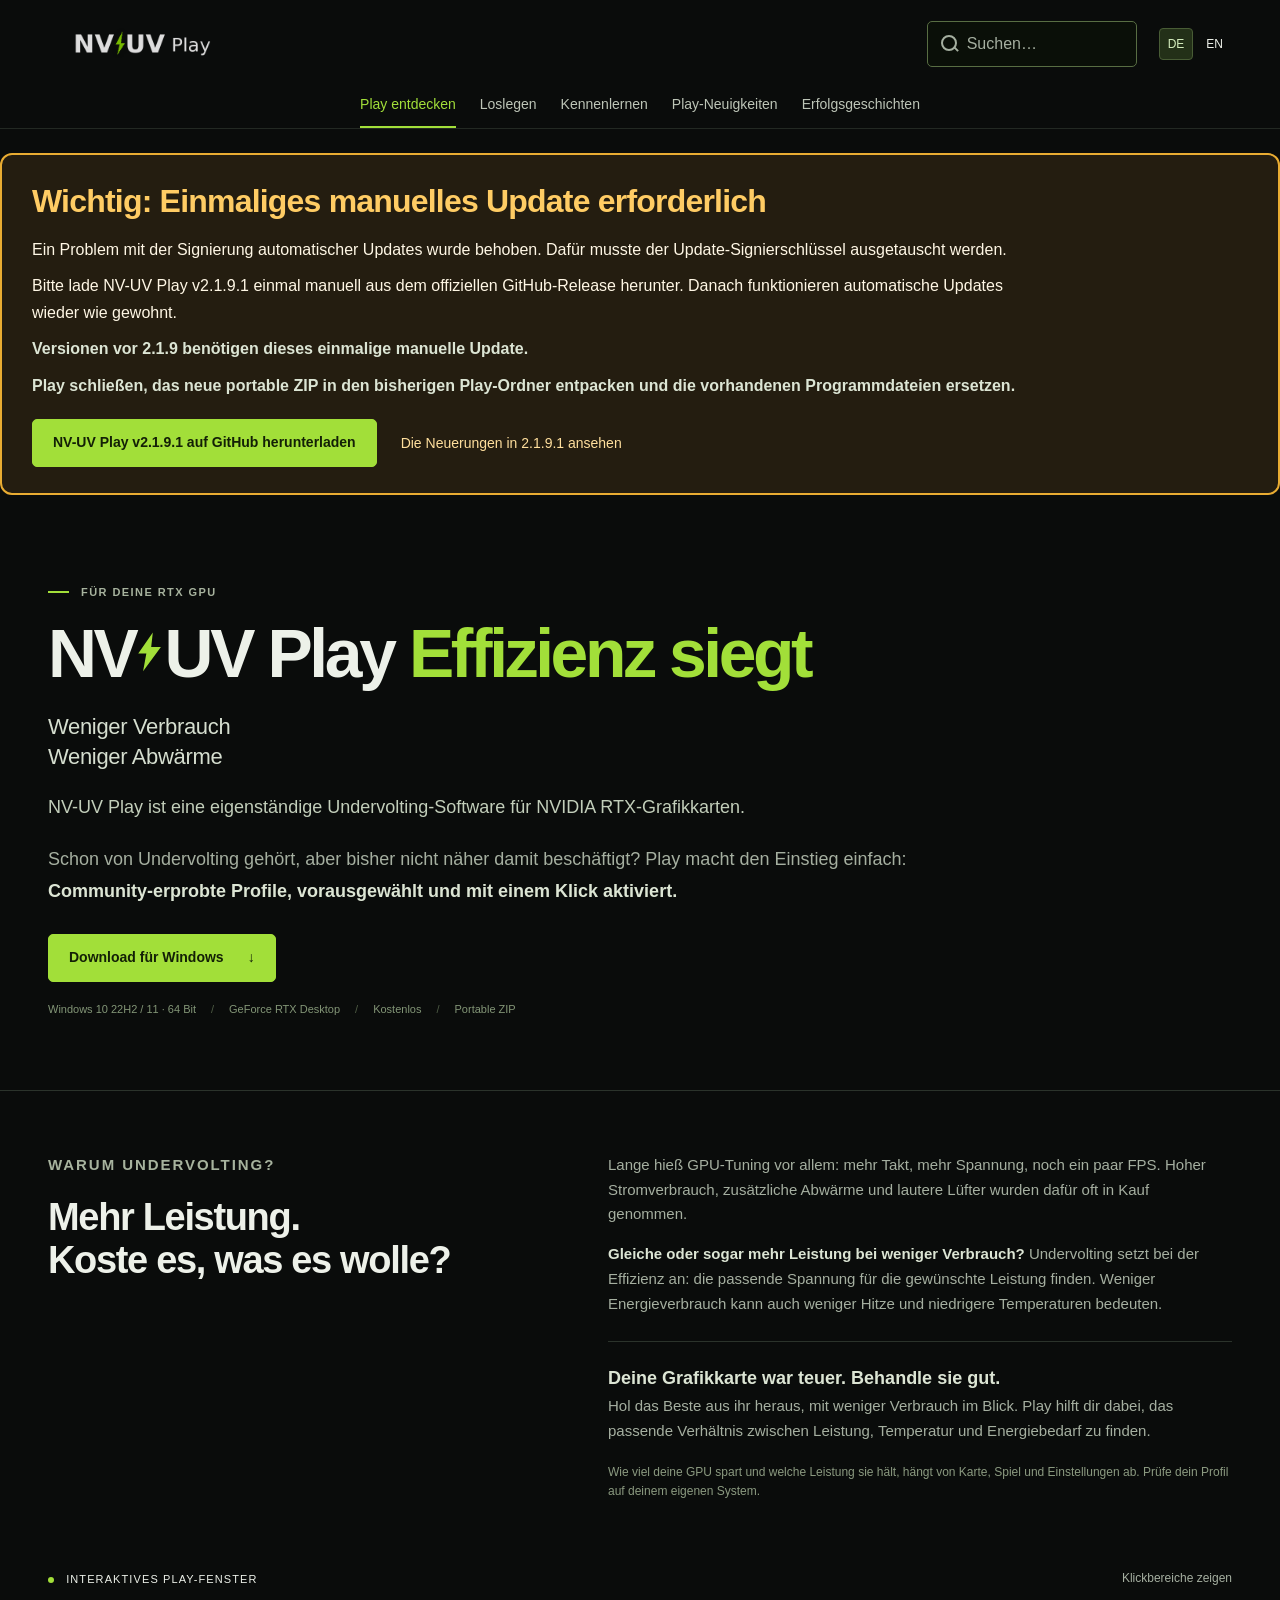
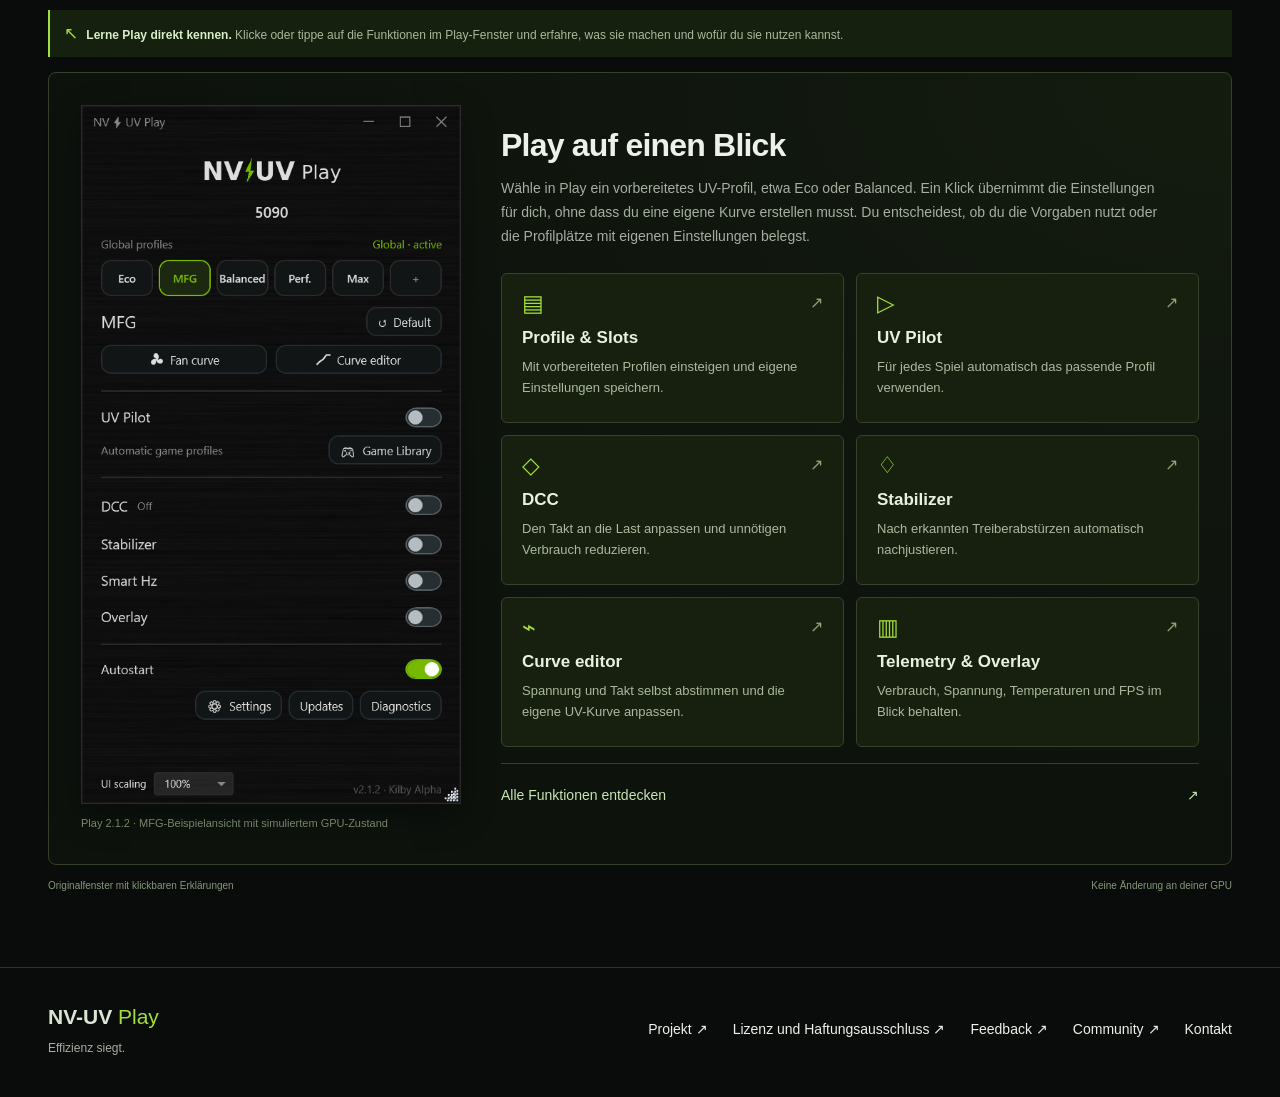
==== commit c9c5a30d: "Remove redundant compatibility and hotfix notes" ====
--- a/index.html
+++ b/index.html
@@ -41,8 +41,6 @@
       <p class="intro">Schon von Undervolting gehört, aber bisher nicht näher damit beschäftigt? Play macht den Einstieg einfach: <strong>Community-erprobte Profile, vorausgewählt und mit einem Klick aktiviert.</strong></p>
       <div class="hero-actions"><a class="button primary" href="https://github.com/christianp403-spec/NV-UV-Play/releases/tag/v2.1.9.1" target="_blank" rel="noopener noreferrer">Download für Windows <span aria-hidden="true">↓</span></a></div>
       <div class="hero-meta"><span>Windows 10 22H2 / 11 · 64 Bit</span><span>GeForce RTX Desktop</span><span>Kostenlos</span><span>Portable ZIP</span></div>
-      <p class="compatibility-note">Ein Nutzer bestätigt den erfolgreichen Betrieb unter Windows 10, einschließlich häufiger Profilwechsel. Entwicklung und lokale Tests erfolgen unter Windows 11.</p>
-      <p class="home-update-link"><a class="text-link" href="neuigkeiten.html#updates-2191">2.1.9.1: Hotfix für die NVIDIA-Overlay-Verbindung ↗</a></p>
     </div>
   </section>
   <section class="why-section wrap" id="why" aria-labelledby="why-title">
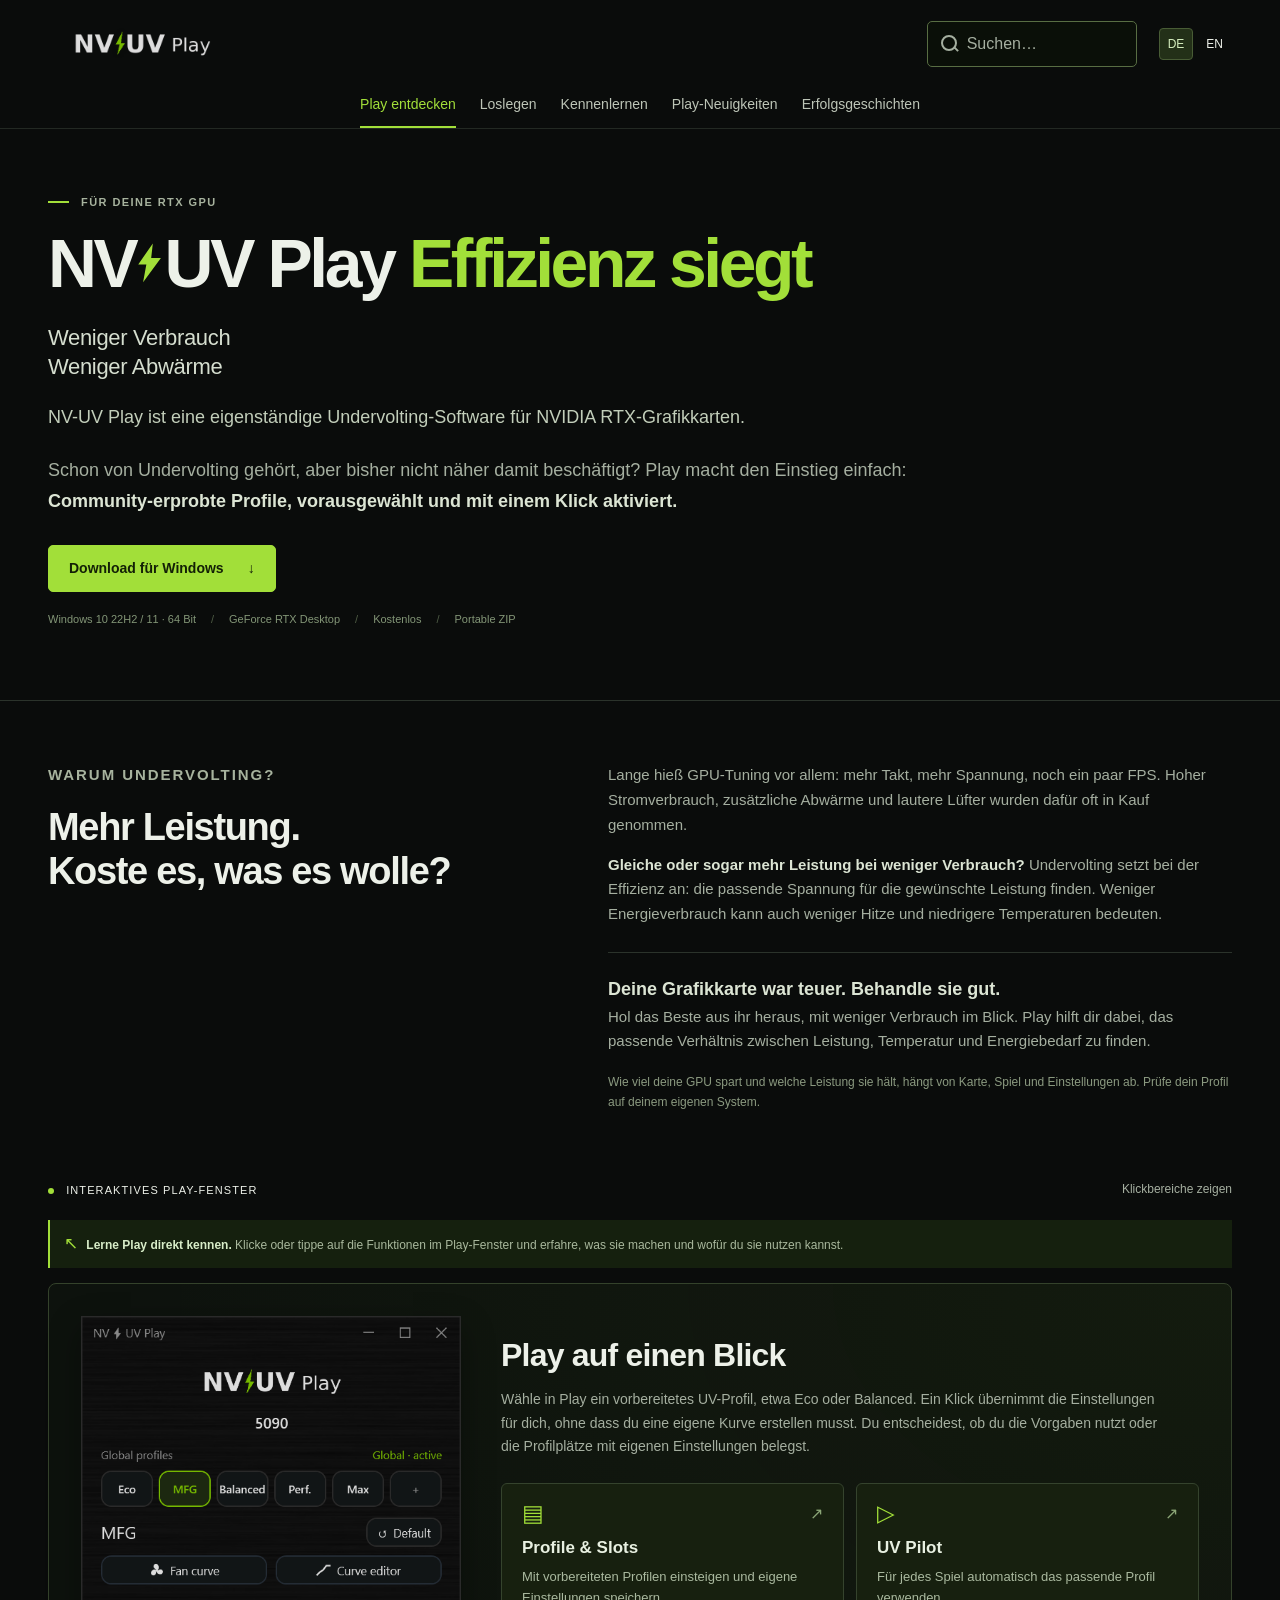
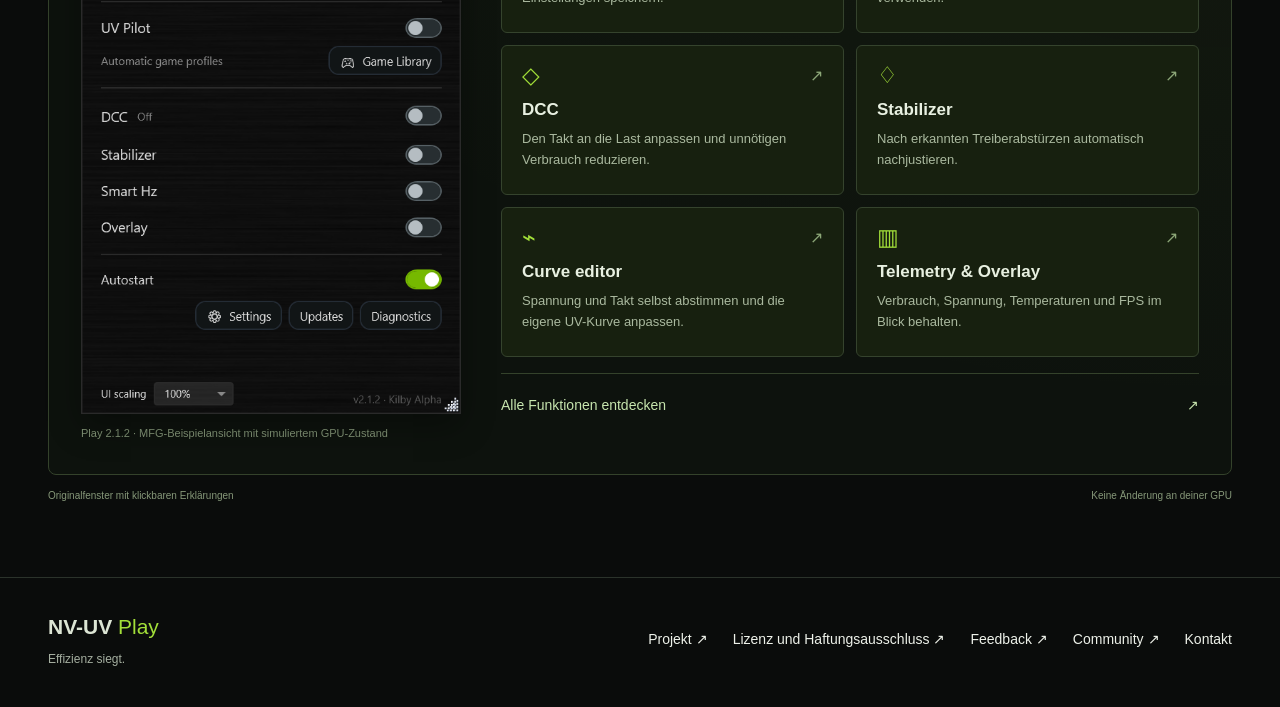
==== commit c9ca7ad5: "Add Play 2.1.10 news and compact version navigation" ====
--- a/index.html
+++ b/index.html
@@ -24,14 +24,6 @@
   <div class="header-actions"><div class="language-switch" aria-label="Sprache"><span lang="de" aria-current="page">DE</span><a href="en.html" lang="en" hreflang="en" aria-label="Switch to English" data-language-switch>EN</a></div></div>
 </header>
 <main id="top">
-  <section class="update-key-notice wrap" aria-labelledby="update-key-title">
-    <h2 id="update-key-title">Wichtig: Einmaliges manuelles Update erforderlich</h2>
-    <p>Ein Problem mit der Signierung automatischer Updates wurde behoben. Dafür musste der Update-Signierschlüssel ausgetauscht werden.</p>
-    <p>Bitte lade NV-UV Play v2.1.9.1 einmal manuell aus dem offiziellen GitHub-Release herunter. Danach funktionieren automatische Updates wieder wie gewohnt.</p>
-    <p><strong>Versionen vor 2.1.9 benötigen dieses einmalige manuelle Update.</strong></p>
-    <p><strong>Play schließen, das neue portable ZIP in den bisherigen Play-Ordner entpacken und die vorhandenen Programmdateien ersetzen.</strong></p>
-    <div class="update-key-actions"><a class="button primary" href="https://github.com/christianp403-spec/NV-UV-Play/releases/tag/v2.1.9.1" target="_blank" rel="noopener noreferrer">NV-UV Play v2.1.9.1 auf GitHub herunterladen</a><a class="text-link" href="neuigkeiten.html#updates-2191">Die Neuerungen in 2.1.9.1 ansehen</a></div>
-  </section>
   <section class="hero wrap" aria-labelledby="hero-title">
     <div class="hero-copy">
       <p class="eyebrow"><span class="line"></span> FÜR DEINE RTX GPU</p>
--- a/styles.css
+++ b/styles.css
@@ -232,6 +232,19 @@
 
 /* Older release posts remain available behind their version headings. */
 .news-archive{margin-top:24px;border:1px solid var(--line);border-radius:8px;background:var(--panel)}
+.news-version-nav{align-items:center;gap:8px;padding-top:18px;padding-bottom:18px}
+.news-version-nav>a,.news-version-menu>summary{min-height:44px;display:flex;align-items:center;padding:8px 10px;border:1px solid var(--line);border-radius:6px;line-height:1.3;white-space:nowrap;color:var(--muted)}
+.news-version-nav>a:first-child{color:var(--accent);border-color:#526c2d;background:#18210f}
+.news-version-menu{position:relative}
+.news-version-menu>summary{cursor:pointer;list-style:none;gap:10px}
+.news-version-menu>summary::-webkit-details-marker{display:none}
+.news-version-menu>summary::after{content:"▾";font-size:10px}
+.news-version-menu[open]>summary,.news-version-menu>summary:hover,.news-version-nav>a:hover{color:var(--accent);background:#18210f}
+.news-version-menu[open]>summary::after{content:"▴"}
+.news-version-list{position:absolute;z-index:20;top:calc(100% + 8px);right:0;min-width:170px;max-width:calc(100vw - 32px);max-height:min(360px,55vh);overflow-y:auto;list-style:none;margin:0;padding:6px;border:1px solid #425235;border-radius:8px;background:#12180f;box-shadow:0 12px 30px #0007}
+.news-version-list li{margin:0;padding:0}
+.news-version-list a{padding:8px 12px;line-height:1.3;border-radius:4px}
+.news-version-list a:hover,.news-version-list a:focus-visible{background:#26351b;color:var(--accent)}
 .news-archive>summary{cursor:pointer;padding:18px 24px;font-size:18px;font-weight:600;color:var(--text)}
 .news-archive>summary::marker{color:var(--accent)}
 .news-archive[open]>summary{border-bottom:1px solid var(--line)}
@@ -239,8 +252,8 @@
 @media(max-width:600px){.news-archive>summary,.news-archive>.update-preview{padding:18px}}
 
 /* Version-specific feature descriptions and original product captures. */
-:is(#updates-213,#updates-214,#updates-216,#updates-217,#updates-218,#updates-219,#updates-2191){background:#101510;overflow-wrap:break-word}
-:is(#updates-213,#updates-214,#updates-216,#updates-217,#updates-218,#updates-219,#updates-2191) .release-intro{font-size:18px;max-width:820px;line-height:1.7}
+:is(#updates-213,#updates-214,#updates-216,#updates-217,#updates-218,#updates-219,#updates-2191,#updates-2110){background:#101510;overflow-wrap:break-word}
+:is(#updates-213,#updates-214,#updates-216,#updates-217,#updates-218,#updates-219,#updates-2191,#updates-2110) .release-intro{font-size:18px;max-width:820px;line-height:1.7}
 .release-availability{padding:12px 16px;border-left:3px solid var(--accent);background:#a2df3908}
 .release-availability a{text-decoration:underline;text-underline-offset:3px}
 .release-topics{display:flex;flex-wrap:wrap;gap:8px 24px;border-bottom:1px solid var(--line);padding:6px 0 18px;margin:24px 0 30px;font-size:13px}
@@ -252,13 +265,13 @@
 .release-steps{padding-left:22px;color:var(--muted)}
 .release-steps li{padding-left:4px;margin-bottom:10px}
 .release-feature-section{padding-top:30px;margin-top:30px;border-top:1px solid var(--line)}
-:is(#updates-213,#updates-214,#updates-215,#updates-216,#updates-217,#updates-218,#updates-219,#updates-2191) figure{margin:0}
-:is(#updates-213,#updates-214,#updates-215,#updates-216,#updates-217,#updates-218,#updates-219,#updates-2191) figure a{display:block;width:fit-content;max-width:100%}
-:is(#updates-213,#updates-214,#updates-215,#updates-216,#updates-217,#updates-218,#updates-219,#updates-2191) figure img{display:block;width:100%;height:auto;border:1px solid var(--line);border-radius:8px}
-:is(#updates-213,#updates-214,#updates-215,#updates-216,#updates-217,#updates-218,#updates-219,#updates-2191) figcaption{font-size:12px;line-height:1.65;color:var(--muted);margin-top:10px}
-:is(#updates-213,#updates-214,#updates-215,#updates-216,#updates-217,#updates-218,#updates-219,#updates-2191) .release-wide-image{max-width:1000px;margin:24px auto}
+:is(#updates-213,#updates-214,#updates-215,#updates-216,#updates-217,#updates-218,#updates-219,#updates-2191,#updates-2110) figure{margin:0}
+:is(#updates-213,#updates-214,#updates-215,#updates-216,#updates-217,#updates-218,#updates-219,#updates-2191,#updates-2110) figure a{display:block;width:fit-content;max-width:100%}
+:is(#updates-213,#updates-214,#updates-215,#updates-216,#updates-217,#updates-218,#updates-219,#updates-2191,#updates-2110) figure img{display:block;width:100%;height:auto;border:1px solid var(--line);border-radius:8px}
+:is(#updates-213,#updates-214,#updates-215,#updates-216,#updates-217,#updates-218,#updates-219,#updates-2191,#updates-2110) figcaption{font-size:12px;line-height:1.65;color:var(--muted);margin-top:10px}
+:is(#updates-213,#updates-214,#updates-215,#updates-216,#updates-217,#updates-218,#updates-219,#updates-2191,#updates-2110) .release-wide-image{max-width:1000px;margin:24px auto}
 .release-credit{padding:22px;margin-top:24px;border:1px solid #40502f;border-radius:8px;background:#151d11}
-:is(#updates-214,#updates-216,#updates-217,#updates-218,#updates-219,#updates-2191)>.release-topics+.release-feature-section{border-top:0;margin-top:0;padding-top:0}
+:is(#updates-214,#updates-216,#updates-217,#updates-218,#updates-219,#updates-2191,#updates-2110)>.release-topics+.release-feature-section{border-top:0;margin-top:0;padding-top:0}
 .release-credit p:last-child{display:flex;gap:10px 24px;flex-wrap:wrap;margin-bottom:0}
 .home-update-link{margin:18px 0 0;font-size:14px;color:var(--muted)}
 .release-dev-image{width:344px;max-width:100%}
@@ -269,7 +282,7 @@
 .release-temperature-grid{display:grid;grid-template-columns:minmax(0,1fr) minmax(0,.8fr);gap:32px;align-items:start}
 .release-temperature-grid figure{max-width:500px}
 @media(max-width:800px){.release-feature-lead,.release-temperature-grid{grid-template-columns:minmax(0,1fr);gap:20px}.release-dev-image{justify-self:center}.release-temperature-grid figure{justify-self:center}.release-status-grid{grid-template-columns:minmax(0,1fr)}}
-@media(max-width:480px){:is(#updates-213,#updates-214,#updates-216,#updates-217,#updates-218,#updates-219,#updates-2191) .release-intro{font-size:16px}.release-feature-lead h3,.release-feature-section h3{font-size:20px}.release-feature-lead p,.release-feature-section p,.release-steps{font-size:14px}.release-topics{gap:4px 20px}.release-feature-section{padding-top:24px;margin-top:24px}.release-credit{padding:16px}}
+@media(max-width:480px){:is(#updates-213,#updates-214,#updates-216,#updates-217,#updates-218,#updates-219,#updates-2191,#updates-2110) .release-intro{font-size:16px}.release-feature-lead h3,.release-feature-section h3{font-size:20px}.release-feature-lead p,.release-feature-section p,.release-steps{font-size:14px}.release-topics{gap:4px 20px}.release-feature-section{padding-top:24px;margin-top:24px}.release-credit{padding:16px}}
 
 /* Compare original 2.1.9 captures without enlarging the narrow example. */
 #updates-219 .release-width-comparison{display:flex;flex-wrap:wrap;align-items:flex-start;gap:24px 36px;margin:24px 0}
@@ -279,10 +292,3 @@
 #updates-219 .release-example-note{font-size:12px;color:var(--muted);line-height:1.65}
 
 /* One-time update migration notice. Keep visible before downloads and news. */
-.update-key-notice{margin-top:24px;margin-bottom:24px;padding:26px 30px;border:2px solid #e9ac32;border-radius:12px;background:#241d10;color:#fff7e5;overflow-wrap:break-word}
-.update-key-notice h2{font-size:clamp(23px,3vw,32px);font-weight:750;line-height:1.25;letter-spacing:-.025em;margin:0 0 16px;color:#ffcc64}
-.update-key-notice p{max-width:1000px;margin:10px 0;font-size:16px;line-height:1.65;color:#fff7e5}
-.update-key-actions{display:flex;flex-wrap:wrap;align-items:center;gap:14px 24px;margin-top:20px}
-.update-key-actions .button{white-space:normal;text-align:center;max-width:100%;min-height:44px}
-.update-key-actions .text-link{color:#ffdf9d;text-underline-offset:4px}
-@media(max-width:680px){.update-key-notice{padding:20px 18px}.update-key-notice p{font-size:15px}.update-key-actions{align-items:stretch;flex-direction:column;gap:18px}}
